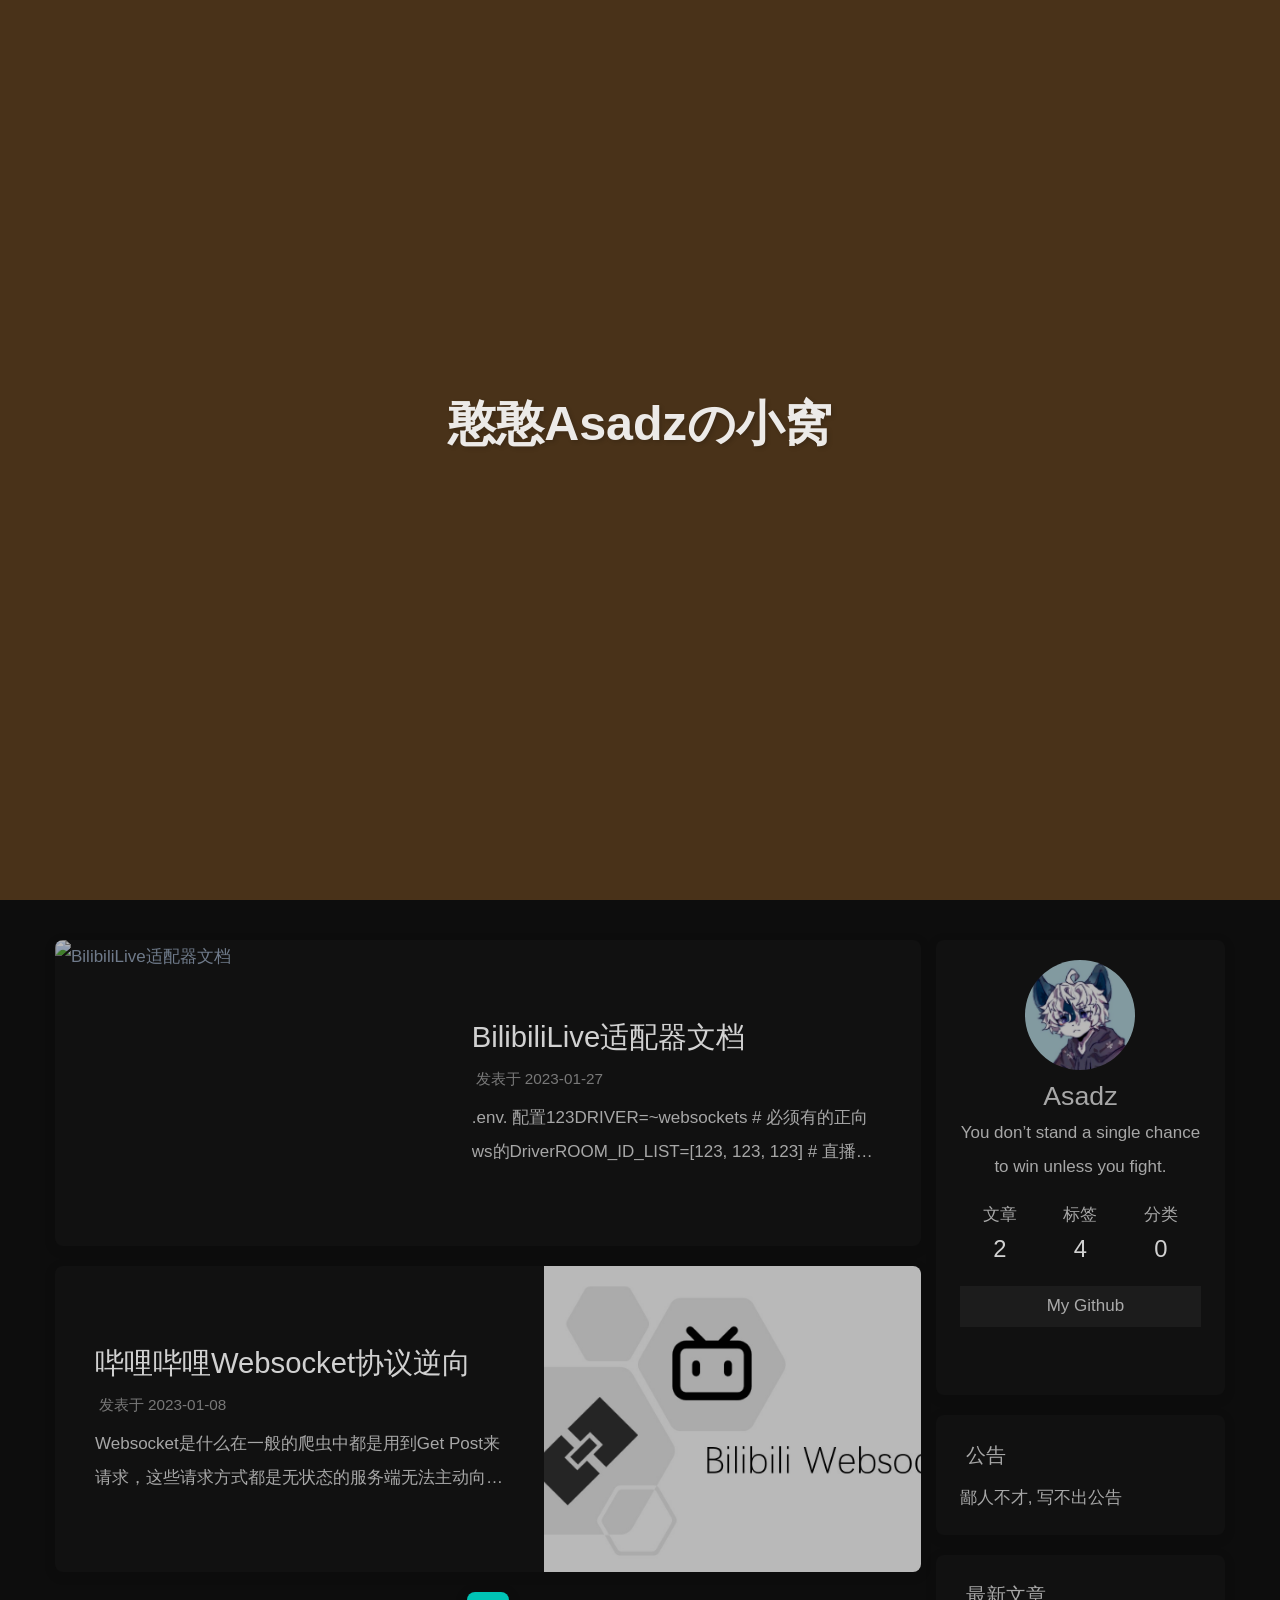
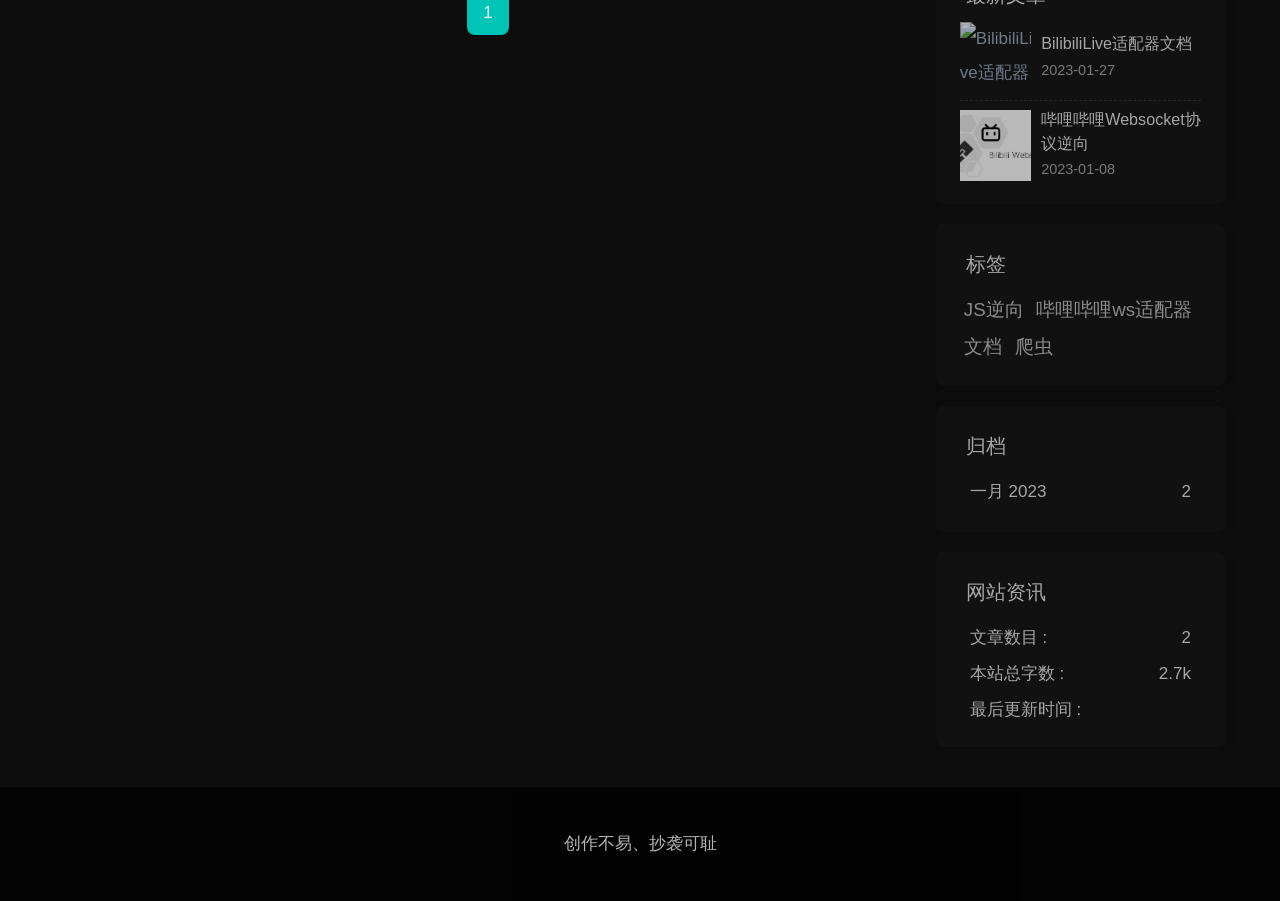
==== index.html @ c7cd5705 "随便加了点" ====
<!DOCTYPE html><html lang="zh-CN" data-theme="dark"><head><meta charset="UTF-8"><meta http-equiv="X-UA-Compatible" content="IE=edge"><meta name="viewport" content="width=device-width, initial-scale=1.0, maximum-scale=1.0, user-scalable=no"><title>憨憨Asadzの小窝</title><meta name="author" content="Asadz"><meta name="copyright" content="Asadz"><meta name="format-detection" content="telephone=no"><meta name="theme-color" content="#0d0d0d"><meta name="description" content="You don’t stand a single chance to win unless you fight.">
<meta property="og:type" content="website">
<meta property="og:title" content="憨憨Asadzの小窝">
<meta property="og:url" content="http://example.com/index.html">
<meta property="og:site_name" content="憨憨Asadzの小窝">
<meta property="og:description" content="You don’t stand a single chance to win unless you fight.">
<meta property="og:locale" content="zh_CN">
<meta property="og:image" content="http://example.com/img/avatar.jpg">
<meta property="article:author" content="Asadz">
<meta name="twitter:card" content="summary">
<meta name="twitter:image" content="http://example.com/img/avatar.jpg"><link rel="shortcut icon" href="/img/avatar.jpg"><link rel="canonical" href="http://example.com/"><link rel="preconnect" href="//cdn.jsdelivr.net"/><link rel="stylesheet" href="/css/index.css"><link rel="stylesheet" href="https://cdn.jsdelivr.net/npm/@fortawesome/fontawesome-free/css/all.min.css" media="print" onload="this.media='all'"><link rel="stylesheet" href="https://cdn.jsdelivr.net/npm/@fancyapps/ui/dist/fancybox.min.css" media="print" onload="this.media='all'"><script>const GLOBAL_CONFIG = { 
  root: '/',
  algolia: undefined,
  localSearch: undefined,
  translate: undefined,
  noticeOutdate: undefined,
  highlight: {"plugin":"highlighjs","highlightCopy":true,"highlightLang":true,"highlightHeightLimit":false},
  copy: {
    success: '复制成功',
    error: '复制错误',
    noSupport: '浏览器不支持'
  },
  relativeDate: {
    homepage: false,
    post: false
  },
  runtime: '',
  date_suffix: {
    just: '刚刚',
    min: '分钟前',
    hour: '小时前',
    day: '天前',
    month: '个月前'
  },
  copyright: {"limitCount":20,"languages":{"author":"作者: Asadz","link":"链接: ","source":"来源: 憨憨Asadzの小窝","info":"著作权归作者所有。商业转载请联系作者获得授权，非商业转载请注明出处。"}},
  lightbox: 'fancybox',
  Snackbar: undefined,
  source: {
    justifiedGallery: {
      js: 'https://cdn.jsdelivr.net/npm/flickr-justified-gallery/dist/fjGallery.min.js',
      css: 'https://cdn.jsdelivr.net/npm/flickr-justified-gallery/dist/fjGallery.min.css'
    }
  },
  isPhotoFigcaption: false,
  islazyload: false,
  isAnchor: false
}</script><script id="config-diff">var GLOBAL_CONFIG_SITE = {
  title: '憨憨Asadzの小窝',
  isPost: false,
  isHome: true,
  isHighlightShrink: false,
  isToc: false,
  postUpdate: '2023-01-27 15:34:38'
}</script><noscript><style type="text/css">
  #nav {
    opacity: 1
  }
  .justified-gallery img {
    opacity: 1
  }

  #recent-posts time,
  #post-meta time {
    display: inline !important
  }
</style></noscript><script>(win=>{
    win.saveToLocal = {
      set: function setWithExpiry(key, value, ttl) {
        if (ttl === 0) return
        const now = new Date()
        const expiryDay = ttl * 86400000
        const item = {
          value: value,
          expiry: now.getTime() + expiryDay,
        }
        localStorage.setItem(key, JSON.stringify(item))
      },

      get: function getWithExpiry(key) {
        const itemStr = localStorage.getItem(key)

        if (!itemStr) {
          return undefined
        }
        const item = JSON.parse(itemStr)
        const now = new Date()

        if (now.getTime() > item.expiry) {
          localStorage.removeItem(key)
          return undefined
        }
        return item.value
      }
    }
  
    win.getScript = url => new Promise((resolve, reject) => {
      const script = document.createElement('script')
      script.src = url
      script.async = true
      script.onerror = reject
      script.onload = script.onreadystatechange = function() {
        const loadState = this.readyState
        if (loadState && loadState !== 'loaded' && loadState !== 'complete') return
        script.onload = script.onreadystatechange = null
        resolve()
      }
      document.head.appendChild(script)
    })
  
      win.activateDarkMode = function () {
        document.documentElement.setAttribute('data-theme', 'dark')
        if (document.querySelector('meta[name="theme-color"]') !== null) {
          document.querySelector('meta[name="theme-color"]').setAttribute('content', '#0d0d0d')
        }
      }
      win.activateLightMode = function () {
        document.documentElement.setAttribute('data-theme', 'light')
        if (document.querySelector('meta[name="theme-color"]') !== null) {
          document.querySelector('meta[name="theme-color"]').setAttribute('content', 'ffffff')
        }
      }
      const t = saveToLocal.get('theme')
    
          if (t === 'dark') activateDarkMode()
          else if (t === 'light') activateLightMode()
        
      const asideStatus = saveToLocal.get('aside-status')
      if (asideStatus !== undefined) {
        if (asideStatus === 'hide') {
          document.documentElement.classList.add('hide-aside')
        } else {
          document.documentElement.classList.remove('hide-aside')
        }
      }
    
    const detectApple = () => {
      if(/iPad|iPhone|iPod|Macintosh/.test(navigator.userAgent)){
        document.documentElement.classList.add('apple')
      }
    }
    detectApple()
    })(window)</script><link rel="stylesheet" href="/css/custom.css"><link rel="stylesheet" href="//at.alicdn.com/t/c/font_3856057_iwmx7g3jph9.css"><meta name="generator" content="Hexo 5.4.2"></head><body><div id="loading-box"><div class="loading-left-bg"></div><div class="loading-right-bg"></div><div class="spinner-box"><div class="configure-border-1"><div class="configure-core"></div></div><div class="configure-border-2"><div class="configure-core"></div></div><div class="loading-word">加载中...</div></div></div><script>const preloader = {
  endLoading: () => {
    document.body.style.overflow = 'auto';
    document.getElementById('loading-box').classList.add("loaded")
  },
  initLoading: () => {
    document.body.style.overflow = '';
    document.getElementById('loading-box').classList.remove("loaded")

  }
}
window.addEventListener('load',()=> { preloader.endLoading() })

if (false) {
  document.addEventListener('pjax:send', () => { preloader.initLoading() })
  document.addEventListener('pjax:complete', () => { preloader.endLoading() })
}</script><div id="web_bg"></div><div id="sidebar"><div id="menu-mask"></div><div id="sidebar-menus"><div class="avatar-img is-center"><img src="/img/avatar.jpg" onerror="onerror=null;src='/img/friend_404.gif'" alt="avatar"/></div><div class="sidebar-site-data site-data is-center"><a href="/archives/"><div class="headline">文章</div><div class="length-num">2</div></a><a href="/tags/"><div class="headline">标签</div><div class="length-num">4</div></a><a href="/categories/"><div class="headline">分类</div><div class="length-num">0</div></a></div><hr/><div class="menus_items"><div class="menus_item"><a class="site-page" href="/"><i class="fa-fw fas fa-home"></i><span> 首页</span></a></div><div class="menus_item"><a class="site-page" href="/archives/"><i class="fa-fw fas fa-archive"></i><span> 归档</span></a></div><div class="menus_item"><a class="site-page" href="/tags/"><i class="fa-fw fas fa-tags"></i><span> 标签</span></a></div><div class="menus_item"><a class="site-page" href="/categories/"><i class="fa-fw fas fa-folder-open"></i><span> 分类</span></a></div><div class="menus_item"><a class="site-page" href="/photography/"><i class="fa-fw iconfont icon-sheying"></i><span> 摄影</span></a></div></div></div></div><div class="page" id="body-wrap"><header class="full_page" id="page-header" style="background-image: url('/img/backgroundImg%20.jpg')"><nav id="nav"><span id="blog_name"><a id="site-name" href="/">憨憨Asadzの小窝</a></span><div id="menus"><div class="menus_items"><div class="menus_item"><a class="site-page" href="/"><i class="fa-fw fas fa-home"></i><span> 首页</span></a></div><div class="menus_item"><a class="site-page" href="/archives/"><i class="fa-fw fas fa-archive"></i><span> 归档</span></a></div><div class="menus_item"><a class="site-page" href="/tags/"><i class="fa-fw fas fa-tags"></i><span> 标签</span></a></div><div class="menus_item"><a class="site-page" href="/categories/"><i class="fa-fw fas fa-folder-open"></i><span> 分类</span></a></div><div class="menus_item"><a class="site-page" href="/photography/"><i class="fa-fw iconfont icon-sheying"></i><span> 摄影</span></a></div></div><div id="toggle-menu"><a class="site-page"><i class="fas fa-bars fa-fw"></i></a></div></div></nav><div id="site-info"><h1 id="site-title">憨憨Asadzの小窝</h1><div id="site-subtitle"><span id="subtitle"></span></div><div id="site_social_icons"><a class="social-icon" href="https://github.com/wwweww" target="_blank" title="Github"><i class="fab fa-github"></i></a><a class="social-icon" href="mailto:2646787260@qq.com" target="_blank" title="Email"><i class="fas fa-envelope"></i></a></div></div><div id="scroll-down"><i class="fas fa-angle-down scroll-down-effects"></i></div></header><main class="layout" id="content-inner"><div class="recent-posts" id="recent-posts"><div class="recent-post-item"><div class="post_cover left"><a href="/2023/01/27/adapter-bilibili/" title="BilibiliLive适配器文档"><img class="post_bg" src="https://socialify.git.ci/wwweww/adapter-bilibili/image?description=1&amp;descriptionEditable=%E9%80%82%E9%85%8D%E5%93%94%E5%93%A9%E5%93%94%E5%93%A9%E7%9B%B4%E6%92%AD%E9%97%B4websocket%E5%8D%8F%E8%AE%AE%E7%9A%84nonebot2%E9%80%82%E9%85%8D%E5%99%A8&amp;font=Inter&amp;forks=1&amp;issues=1&amp;logo=https%3A%2F%2Fgithub.com%2Fwwweww%2Fadapter-bilibili%2Fblob%2Fmain%2Fassets%2Fa.png%3Fraw%3Dtrue&amp;name=1&amp;pattern=Charlie%20Brown&amp;stargazers=1&amp;theme=Light" onerror="this.onerror=null;this.src='/img/404.jpg'" alt="BilibiliLive适配器文档"></a></div><div class="recent-post-info"><a class="article-title" href="/2023/01/27/adapter-bilibili/" title="BilibiliLive适配器文档">BilibiliLive适配器文档</a><div class="article-meta-wrap"><span class="post-meta-date"><i class="far fa-calendar-alt"></i><span class="article-meta-label">发表于</span><time datetime="2023-01-27T06:27:43.000Z" title="发表于 2023-01-27 14:27:43">2023-01-27</time></span></div><div class="content">.env. 配置123DRIVER=~websockets           # 必须有的正向ws的DriverROOM_ID_LIST=[123, 123, 123] # 直播间房间号login=true                   # 是否需要登录 (登录以后才可以用send方法向直播间发送消息)

事件消息事件弹幕消息(Danmu_msg)实现了
123get_message()get_user_id()get_user_name()

来获取用户的发言消息、uid和名称
醒目留言(Super_chat_message)data



data key
type
data val



background_bottom_color
str
与背景底色相关


background_color
str
与背景底色相关


background_color_end
str
与背景底色相关


background_color_start
str
与背景底色相关


background_icon
str
与背景底色相关


background_image
str
与背景 ...</div></div></div><div class="recent-post-item"><div class="post_cover right"><a href="/2023/01/08/BilibiliWebsocket/" title="哔哩哔哩Websocket协议逆向"><img class="post_bg" src="/img/BilibiliWebsocket/BilibiliWebsocket1.jpg" onerror="this.onerror=null;this.src='/img/404.jpg'" alt="哔哩哔哩Websocket协议逆向"></a></div><div class="recent-post-info"><a class="article-title" href="/2023/01/08/BilibiliWebsocket/" title="哔哩哔哩Websocket协议逆向">哔哩哔哩Websocket协议逆向</a><div class="article-meta-wrap"><span class="post-meta-date"><i class="far fa-calendar-alt"></i><span class="article-meta-label">发表于</span><time datetime="2023-01-08T03:45:06.000Z" title="发表于 2023-01-08 11:45:06">2023-01-08</time></span></div><div class="content">Websocket是什么在一般的爬虫中都是用到Get Post来请求，这些请求方式都是无状态的服务端无法主动向客户端发送数据。
而websocket的出现就解决了这个问题 它是有状态的请求，这就意味着它允许服务端主动向客户端推送数据，使得客户端和服务端之间的数据交换变得更加简单。
Websocket有哪些方法、属性 — 知己知彼方能百战百胜方法



名称
作用



close[code[, reason]]
关闭当前连接


send(data)
发送数据(排队)


属性



名称
作用



binaryType
使用二进制的数据类型连接


wbufferedAmount
没发送到服务器的字节数


extensions
服务器选择的扩展


onclose
指定关闭后的回调函数


onerror
指定失败后的回调函数


onmessage
指定从服务器接收到信息时的回调函数


onopen
指定连接成功后的回调函数


protocol
服务器选择的下属协议


readyState
当前服务器的链接状态


url
Websocket的绝对路径


其中爬虫主要关 ...</div></div></div><nav id="pagination"><div class="pagination"><span class="page-number current">1</span></div></nav></div><div class="aside-content" id="aside-content"><div class="card-widget card-info"><div class="is-center"><div class="avatar-img"><img src="/img/avatar.jpg" onerror="this.onerror=null;this.src='/img/friend_404.gif'" alt="avatar"/></div><div class="author-info__name">Asadz</div><div class="author-info__description">You don’t stand a single chance to win unless you fight.</div></div><div class="card-info-data site-data is-center"><a href="/archives/"><div class="headline">文章</div><div class="length-num">2</div></a><a href="/tags/"><div class="headline">标签</div><div class="length-num">4</div></a><a href="/categories/"><div class="headline">分类</div><div class="length-num">0</div></a></div><a id="card-info-btn" target="_blank" rel="noopener" href="https://github.com/wwweww"><i class="fab fa-github"></i><span>My Github</span></a><div class="card-info-social-icons is-center"><a class="social-icon" href="https://github.com/wwweww" target="_blank" title="Github"><i class="fab fa-github"></i></a><a class="social-icon" href="mailto:2646787260@qq.com" target="_blank" title="Email"><i class="fas fa-envelope"></i></a></div></div><div class="card-widget card-announcement"><div class="item-headline"><i class="fas fa-bullhorn fa-shake"></i><span>公告</span></div><div class="announcement_content">鄙人不才, 写不出公告</div></div><div class="sticky_layout"><div class="card-widget card-recent-post"><div class="item-headline"><i class="fas fa-history"></i><span>最新文章</span></div><div class="aside-list"><div class="aside-list-item"><a class="thumbnail" href="/2023/01/27/adapter-bilibili/" title="BilibiliLive适配器文档"><img src="https://socialify.git.ci/wwweww/adapter-bilibili/image?description=1&amp;descriptionEditable=%E9%80%82%E9%85%8D%E5%93%94%E5%93%A9%E5%93%94%E5%93%A9%E7%9B%B4%E6%92%AD%E9%97%B4websocket%E5%8D%8F%E8%AE%AE%E7%9A%84nonebot2%E9%80%82%E9%85%8D%E5%99%A8&amp;font=Inter&amp;forks=1&amp;issues=1&amp;logo=https%3A%2F%2Fgithub.com%2Fwwweww%2Fadapter-bilibili%2Fblob%2Fmain%2Fassets%2Fa.png%3Fraw%3Dtrue&amp;name=1&amp;pattern=Charlie%20Brown&amp;stargazers=1&amp;theme=Light" onerror="this.onerror=null;this.src='/img/404.jpg'" alt="BilibiliLive适配器文档"/></a><div class="content"><a class="title" href="/2023/01/27/adapter-bilibili/" title="BilibiliLive适配器文档">BilibiliLive适配器文档</a><time datetime="2023-01-27T06:27:43.000Z" title="发表于 2023-01-27 14:27:43">2023-01-27</time></div></div><div class="aside-list-item"><a class="thumbnail" href="/2023/01/08/BilibiliWebsocket/" title="哔哩哔哩Websocket协议逆向"><img src="/img/BilibiliWebsocket/BilibiliWebsocket1.jpg" onerror="this.onerror=null;this.src='/img/404.jpg'" alt="哔哩哔哩Websocket协议逆向"/></a><div class="content"><a class="title" href="/2023/01/08/BilibiliWebsocket/" title="哔哩哔哩Websocket协议逆向">哔哩哔哩Websocket协议逆向</a><time datetime="2023-01-08T03:45:06.000Z" title="发表于 2023-01-08 11:45:06">2023-01-08</time></div></div></div></div><div class="card-widget card-tags"><div class="item-headline"><i class="fas fa-tags"></i><span>标签</span></div><div class="card-tag-cloud"><a href="/tags/JS%E9%80%86%E5%90%91/" style="font-size: 1.1em; color: #999">JS逆向</a> <a href="/tags/%E5%93%94%E5%93%A9%E5%93%94%E5%93%A9ws%E9%80%82%E9%85%8D%E5%99%A8/" style="font-size: 1.1em; color: #999">哔哩哔哩ws适配器</a> <a href="/tags/%E6%96%87%E6%A1%A3/" style="font-size: 1.1em; color: #999">文档</a> <a href="/tags/%E7%88%AC%E8%99%AB/" style="font-size: 1.1em; color: #999">爬虫</a></div></div><div class="card-widget card-archives"><div class="item-headline"><i class="fas fa-archive"></i><span>归档</span></div><ul class="card-archive-list"><li class="card-archive-list-item"><a class="card-archive-list-link" href="/archives/2023/01/"><span class="card-archive-list-date">一月 2023</span><span class="card-archive-list-count">2</span></a></li></ul></div><div class="card-widget card-webinfo"><div class="item-headline"><i class="fas fa-chart-line"></i><span>网站资讯</span></div><div class="webinfo"><div class="webinfo-item"><div class="item-name">文章数目 :</div><div class="item-count">2</div></div><div class="webinfo-item"><div class="item-name">本站总字数 :</div><div class="item-count">2.7k</div></div><div class="webinfo-item"><div class="item-name">最后更新时间 :</div><div class="item-count" id="last-push-date" data-lastPushDate="2023-01-27T07:34:38.214Z"><i class="fa-solid fa-spinner fa-spin"></i></div></div></div></div></div></div></main><footer id="footer" style="background: #00000000"><div id="footer-wrap"><div class="footer_custom_text">创作不易、抄袭可耻</div></div></footer></div><div id="rightside"><div id="rightside-config-hide"><button id="darkmode" type="button" title="浅色和深色模式转换"><i class="fas fa-adjust"></i></button><button id="hide-aside-btn" type="button" title="单栏和双栏切换"><i class="fas fa-arrows-alt-h"></i></button></div><div id="rightside-config-show"><button id="rightside_config" type="button" title="设置"><i class="fas fa-cog fa-spin"></i></button><button id="go-up" type="button" title="回到顶部"><i class="fas fa-arrow-up"></i></button></div></div><div><script src="/js/utils.js"></script><script src="/js/main.js"></script><script src="https://cdn.jsdelivr.net/npm/@fancyapps/ui/dist/fancybox.umd.min.js"></script><div class="js-pjax"><script>function subtitleType () {
  if (true) { 
    window.typed = new Typed("#subtitle", {
      strings: ["狮子搏兔, 亦用全力","人生在世，永远也不该演戏作假","重要的不是治愈，而是带着病痛活下去"],
      startDelay: 300,
      typeSpeed: 150,
      loop: true,
      backSpeed: 50
    })
  } else {
    document.getElementById("subtitle").innerHTML = '狮子搏兔, 亦用全力'
  }
}

if (true) {
  if (typeof Typed === 'function') {
    subtitleType()
  } else {
    getScript('https://cdn.jsdelivr.net/npm/typed.js/lib/typed.min.js').then(subtitleType)
  }
} else {
  subtitleType()
}</script></div></div></body></html>
---- css/custom.css ----
/* 页脚去色 */
#footer {
    background: none;
}
/* 使用opacity可以设置当前透明度，避免切换dark模式产生颜色单一的问题 */
/* 文章栏变色 */
#recent-posts>.recent-post-item,.layout_page>div:first-child:not(.recent-posts),.layout_post>#page,.layout_post>#post,.read-mode .layout_post>#post {
    opacity: 0.9;
}
/* 侧边栏去色 */
#aside-content .card-widget {
    opacity: 0.9;
}
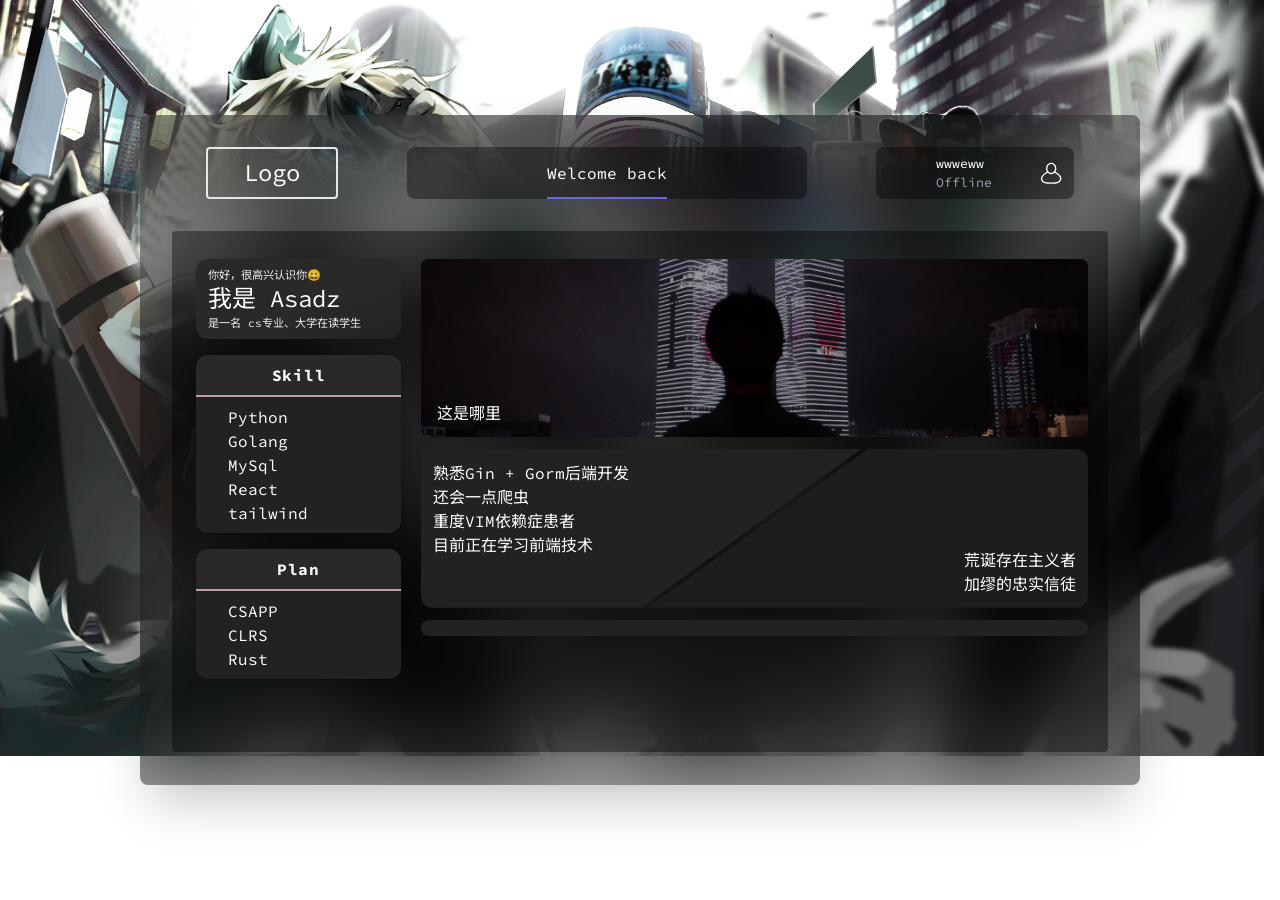
==== commit b9a43a56: "new blog" ====
--- a/index.html
+++ b/index.html
@@ -1,291 +1 @@
-<!DOCTYPE html><html lang="zh-CN" data-theme="dark"><head><meta charset="UTF-8"><meta http-equiv="X-UA-Compatible" content="IE=edge"><meta name="viewport" content="width=device-width, initial-scale=1.0, maximum-scale=1.0, user-scalable=no"><title>憨憨Asadzの小窝</title><meta name="author" content="Asadz"><meta name="copyright" content="Asadz"><meta name="format-detection" content="telephone=no"><meta name="theme-color" content="#0d0d0d"><meta name="description" content="You don’t stand a single chance to win unless you fight.">
-<meta property="og:type" content="website">
-<meta property="og:title" content="憨憨Asadzの小窝">
-<meta property="og:url" content="http://example.com/index.html">
-<meta property="og:site_name" content="憨憨Asadzの小窝">
-<meta property="og:description" content="You don’t stand a single chance to win unless you fight.">
-<meta property="og:locale" content="zh_CN">
-<meta property="og:image" content="http://example.com/img/avatar.jpg">
-<meta property="article:author" content="Asadz">
-<meta name="twitter:card" content="summary">
-<meta name="twitter:image" content="http://example.com/img/avatar.jpg"><link rel="shortcut icon" href="/img/avatar.jpg"><link rel="canonical" href="http://example.com/"><link rel="preconnect" href="//cdn.jsdelivr.net"/><link rel="stylesheet" href="/css/index.css"><link rel="stylesheet" href="https://cdn.jsdelivr.net/npm/@fortawesome/fontawesome-free/css/all.min.css" media="print" onload="this.media='all'"><link rel="stylesheet" href="https://cdn.jsdelivr.net/npm/@fancyapps/ui/dist/fancybox.min.css" media="print" onload="this.media='all'"><script>const GLOBAL_CONFIG = { 
-  root: '/',
-  algolia: undefined,
-  localSearch: undefined,
-  translate: undefined,
-  noticeOutdate: undefined,
-  highlight: {"plugin":"highlighjs","highlightCopy":true,"highlightLang":true,"highlightHeightLimit":false},
-  copy: {
-    success: '复制成功',
-    error: '复制错误',
-    noSupport: '浏览器不支持'
-  },
-  relativeDate: {
-    homepage: false,
-    post: false
-  },
-  runtime: '',
-  date_suffix: {
-    just: '刚刚',
-    min: '分钟前',
-    hour: '小时前',
-    day: '天前',
-    month: '个月前'
-  },
-  copyright: {"limitCount":20,"languages":{"author":"作者: Asadz","link":"链接: ","source":"来源: 憨憨Asadzの小窝","info":"著作权归作者所有。商业转载请联系作者获得授权，非商业转载请注明出处。"}},
-  lightbox: 'fancybox',
-  Snackbar: undefined,
-  source: {
-    justifiedGallery: {
-      js: 'https://cdn.jsdelivr.net/npm/flickr-justified-gallery/dist/fjGallery.min.js',
-      css: 'https://cdn.jsdelivr.net/npm/flickr-justified-gallery/dist/fjGallery.min.css'
-    }
-  },
-  isPhotoFigcaption: false,
-  islazyload: false,
-  isAnchor: false
-}</script><script id="config-diff">var GLOBAL_CONFIG_SITE = {
-  title: '憨憨Asadzの小窝',
-  isPost: false,
-  isHome: true,
-  isHighlightShrink: false,
-  isToc: false,
-  postUpdate: '2023-01-27 15:34:38'
-}</script><noscript><style type="text/css">
-  #nav {
-    opacity: 1
-  }
-  .justified-gallery img {
-    opacity: 1
-  }
-
-  #recent-posts time,
-  #post-meta time {
-    display: inline !important
-  }
-</style></noscript><script>(win=>{
-    win.saveToLocal = {
-      set: function setWithExpiry(key, value, ttl) {
-        if (ttl === 0) return
-        const now = new Date()
-        const expiryDay = ttl * 86400000
-        const item = {
-          value: value,
-          expiry: now.getTime() + expiryDay,
-        }
-        localStorage.setItem(key, JSON.stringify(item))
-      },
-
-      get: function getWithExpiry(key) {
-        const itemStr = localStorage.getItem(key)
-
-        if (!itemStr) {
-          return undefined
-        }
-        const item = JSON.parse(itemStr)
-        const now = new Date()
-
-        if (now.getTime() > item.expiry) {
-          localStorage.removeItem(key)
-          return undefined
-        }
-        return item.value
-      }
-    }
-  
-    win.getScript = url => new Promise((resolve, reject) => {
-      const script = document.createElement('script')
-      script.src = url
-      script.async = true
-      script.onerror = reject
-      script.onload = script.onreadystatechange = function() {
-        const loadState = this.readyState
-        if (loadState && loadState !== 'loaded' && loadState !== 'complete') return
-        script.onload = script.onreadystatechange = null
-        resolve()
-      }
-      document.head.appendChild(script)
-    })
-  
-      win.activateDarkMode = function () {
-        document.documentElement.setAttribute('data-theme', 'dark')
-        if (document.querySelector('meta[name="theme-color"]') !== null) {
-          document.querySelector('meta[name="theme-color"]').setAttribute('content', '#0d0d0d')
-        }
-      }
-      win.activateLightMode = function () {
-        document.documentElement.setAttribute('data-theme', 'light')
-        if (document.querySelector('meta[name="theme-color"]') !== null) {
-          document.querySelector('meta[name="theme-color"]').setAttribute('content', 'ffffff')
-        }
-      }
-      const t = saveToLocal.get('theme')
-    
-          if (t === 'dark') activateDarkMode()
-          else if (t === 'light') activateLightMode()
-        
-      const asideStatus = saveToLocal.get('aside-status')
-      if (asideStatus !== undefined) {
-        if (asideStatus === 'hide') {
-          document.documentElement.classList.add('hide-aside')
-        } else {
-          document.documentElement.classList.remove('hide-aside')
-        }
-      }
-    
-    const detectApple = () => {
-      if(/iPad|iPhone|iPod|Macintosh/.test(navigator.userAgent)){
-        document.documentElement.classList.add('apple')
-      }
-    }
-    detectApple()
-    })(window)</script><link rel="stylesheet" href="/css/custom.css"><link rel="stylesheet" href="//at.alicdn.com/t/c/font_3856057_iwmx7g3jph9.css"><meta name="generator" content="Hexo 5.4.2"></head><body><div id="loading-box"><div class="loading-left-bg"></div><div class="loading-right-bg"></div><div class="spinner-box"><div class="configure-border-1"><div class="configure-core"></div></div><div class="configure-border-2"><div class="configure-core"></div></div><div class="loading-word">加载中...</div></div></div><script>const preloader = {
-  endLoading: () => {
-    document.body.style.overflow = 'auto';
-    document.getElementById('loading-box').classList.add("loaded")
-  },
-  initLoading: () => {
-    document.body.style.overflow = '';
-    document.getElementById('loading-box').classList.remove("loaded")
-
-  }
-}
-window.addEventListener('load',()=> { preloader.endLoading() })
-
-if (false) {
-  document.addEventListener('pjax:send', () => { preloader.initLoading() })
-  document.addEventListener('pjax:complete', () => { preloader.endLoading() })
-}</script><div id="web_bg"></div><div id="sidebar"><div id="menu-mask"></div><div id="sidebar-menus"><div class="avatar-img is-center"><img src="/img/avatar.jpg" onerror="onerror=null;src='/img/friend_404.gif'" alt="avatar"/></div><div class="sidebar-site-data site-data is-center"><a href="/archives/"><div class="headline">文章</div><div class="length-num">2</div></a><a href="/tags/"><div class="headline">标签</div><div class="length-num">4</div></a><a href="/categories/"><div class="headline">分类</div><div class="length-num">0</div></a></div><hr/><div class="menus_items"><div class="menus_item"><a class="site-page" href="/"><i class="fa-fw fas fa-home"></i><span> 首页</span></a></div><div class="menus_item"><a class="site-page" href="/archives/"><i class="fa-fw fas fa-archive"></i><span> 归档</span></a></div><div class="menus_item"><a class="site-page" href="/tags/"><i class="fa-fw fas fa-tags"></i><span> 标签</span></a></div><div class="menus_item"><a class="site-page" href="/categories/"><i class="fa-fw fas fa-folder-open"></i><span> 分类</span></a></div><div class="menus_item"><a class="site-page" href="/photography/"><i class="fa-fw iconfont icon-sheying"></i><span> 摄影</span></a></div></div></div></div><div class="page" id="body-wrap"><header class="full_page" id="page-header" style="background-image: url('/img/backgroundImg%20.jpg')"><nav id="nav"><span id="blog_name"><a id="site-name" href="/">憨憨Asadzの小窝</a></span><div id="menus"><div class="menus_items"><div class="menus_item"><a class="site-page" href="/"><i class="fa-fw fas fa-home"></i><span> 首页</span></a></div><div class="menus_item"><a class="site-page" href="/archives/"><i class="fa-fw fas fa-archive"></i><span> 归档</span></a></div><div class="menus_item"><a class="site-page" href="/tags/"><i class="fa-fw fas fa-tags"></i><span> 标签</span></a></div><div class="menus_item"><a class="site-page" href="/categories/"><i class="fa-fw fas fa-folder-open"></i><span> 分类</span></a></div><div class="menus_item"><a class="site-page" href="/photography/"><i class="fa-fw iconfont icon-sheying"></i><span> 摄影</span></a></div></div><div id="toggle-menu"><a class="site-page"><i class="fas fa-bars fa-fw"></i></a></div></div></nav><div id="site-info"><h1 id="site-title">憨憨Asadzの小窝</h1><div id="site-subtitle"><span id="subtitle"></span></div><div id="site_social_icons"><a class="social-icon" href="https://github.com/wwweww" target="_blank" title="Github"><i class="fab fa-github"></i></a><a class="social-icon" href="mailto:2646787260@qq.com" target="_blank" title="Email"><i class="fas fa-envelope"></i></a></div></div><div id="scroll-down"><i class="fas fa-angle-down scroll-down-effects"></i></div></header><main class="layout" id="content-inner"><div class="recent-posts" id="recent-posts"><div class="recent-post-item"><div class="post_cover left"><a href="/2023/01/27/adapter-bilibili/" title="BilibiliLive适配器文档"><img class="post_bg" src="https://socialify.git.ci/wwweww/adapter-bilibili/image?description=1&amp;descriptionEditable=%E9%80%82%E9%85%8D%E5%93%94%E5%93%A9%E5%93%94%E5%93%A9%E7%9B%B4%E6%92%AD%E9%97%B4websocket%E5%8D%8F%E8%AE%AE%E7%9A%84nonebot2%E9%80%82%E9%85%8D%E5%99%A8&amp;font=Inter&amp;forks=1&amp;issues=1&amp;logo=https%3A%2F%2Fgithub.com%2Fwwweww%2Fadapter-bilibili%2Fblob%2Fmain%2Fassets%2Fa.png%3Fraw%3Dtrue&amp;name=1&amp;pattern=Charlie%20Brown&amp;stargazers=1&amp;theme=Light" onerror="this.onerror=null;this.src='/img/404.jpg'" alt="BilibiliLive适配器文档"></a></div><div class="recent-post-info"><a class="article-title" href="/2023/01/27/adapter-bilibili/" title="BilibiliLive适配器文档">BilibiliLive适配器文档</a><div class="article-meta-wrap"><span class="post-meta-date"><i class="far fa-calendar-alt"></i><span class="article-meta-label">发表于</span><time datetime="2023-01-27T06:27:43.000Z" title="发表于 2023-01-27 14:27:43">2023-01-27</time></span></div><div class="content">.env. 配置123DRIVER=~websockets           # 必须有的正向ws的DriverROOM_ID_LIST=[123, 123, 123] # 直播间房间号login=true                   # 是否需要登录 (登录以后才可以用send方法向直播间发送消息)
-
-事件消息事件弹幕消息(Danmu_msg)实现了
-123get_message()get_user_id()get_user_name()
-
-来获取用户的发言消息、uid和名称
-醒目留言(Super_chat_message)data
-
-
-
-data key
-type
-data val
-
-
-
-background_bottom_color
-str
-与背景底色相关
-
-
-background_color
-str
-与背景底色相关
-
-
-background_color_end
-str
-与背景底色相关
-
-
-background_color_start
-str
-与背景底色相关
-
-
-background_icon
-str
-与背景底色相关
-
-
-background_image
-str
-与背景 ...</div></div></div><div class="recent-post-item"><div class="post_cover right"><a href="/2023/01/08/BilibiliWebsocket/" title="哔哩哔哩Websocket协议逆向"><img class="post_bg" src="/img/BilibiliWebsocket/BilibiliWebsocket1.jpg" onerror="this.onerror=null;this.src='/img/404.jpg'" alt="哔哩哔哩Websocket协议逆向"></a></div><div class="recent-post-info"><a class="article-title" href="/2023/01/08/BilibiliWebsocket/" title="哔哩哔哩Websocket协议逆向">哔哩哔哩Websocket协议逆向</a><div class="article-meta-wrap"><span class="post-meta-date"><i class="far fa-calendar-alt"></i><span class="article-meta-label">发表于</span><time datetime="2023-01-08T03:45:06.000Z" title="发表于 2023-01-08 11:45:06">2023-01-08</time></span></div><div class="content">Websocket是什么在一般的爬虫中都是用到Get Post来请求，这些请求方式都是无状态的服务端无法主动向客户端发送数据。
-而websocket的出现就解决了这个问题 它是有状态的请求，这就意味着它允许服务端主动向客户端推送数据，使得客户端和服务端之间的数据交换变得更加简单。
-Websocket有哪些方法、属性 — 知己知彼方能百战百胜方法
-
-
-
-名称
-作用
-
-
-
-close[code[, reason]]
-关闭当前连接
-
-
-send(data)
-发送数据(排队)
-
-
-属性
-
-
-
-名称
-作用
-
-
-
-binaryType
-使用二进制的数据类型连接
-
-
-wbufferedAmount
-没发送到服务器的字节数
-
-
-extensions
-服务器选择的扩展
-
-
-onclose
-指定关闭后的回调函数
-
-
-onerror
-指定失败后的回调函数
-
-
-onmessage
-指定从服务器接收到信息时的回调函数
-
-
-onopen
-指定连接成功后的回调函数
-
-
-protocol
-服务器选择的下属协议
-
-
-readyState
-当前服务器的链接状态
-
-
-url
-Websocket的绝对路径
-
-
-其中爬虫主要关 ...</div></div></div><nav id="pagination"><div class="pagination"><span class="page-number current">1</span></div></nav></div><div class="aside-content" id="aside-content"><div class="card-widget card-info"><div class="is-center"><div class="avatar-img"><img src="/img/avatar.jpg" onerror="this.onerror=null;this.src='/img/friend_404.gif'" alt="avatar"/></div><div class="author-info__name">Asadz</div><div class="author-info__description">You don’t stand a single chance to win unless you fight.</div></div><div class="card-info-data site-data is-center"><a href="/archives/"><div class="headline">文章</div><div class="length-num">2</div></a><a href="/tags/"><div class="headline">标签</div><div class="length-num">4</div></a><a href="/categories/"><div class="headline">分类</div><div class="length-num">0</div></a></div><a id="card-info-btn" target="_blank" rel="noopener" href="https://github.com/wwweww"><i class="fab fa-github"></i><span>My Github</span></a><div class="card-info-social-icons is-center"><a class="social-icon" href="https://github.com/wwweww" target="_blank" title="Github"><i class="fab fa-github"></i></a><a class="social-icon" href="mailto:2646787260@qq.com" target="_blank" title="Email"><i class="fas fa-envelope"></i></a></div></div><div class="card-widget card-announcement"><div class="item-headline"><i class="fas fa-bullhorn fa-shake"></i><span>公告</span></div><div class="announcement_content">鄙人不才, 写不出公告</div></div><div class="sticky_layout"><div class="card-widget card-recent-post"><div class="item-headline"><i class="fas fa-history"></i><span>最新文章</span></div><div class="aside-list"><div class="aside-list-item"><a class="thumbnail" href="/2023/01/27/adapter-bilibili/" title="BilibiliLive适配器文档"><img src="https://socialify.git.ci/wwweww/adapter-bilibili/image?description=1&amp;descriptionEditable=%E9%80%82%E9%85%8D%E5%93%94%E5%93%A9%E5%93%94%E5%93%A9%E7%9B%B4%E6%92%AD%E9%97%B4websocket%E5%8D%8F%E8%AE%AE%E7%9A%84nonebot2%E9%80%82%E9%85%8D%E5%99%A8&amp;font=Inter&amp;forks=1&amp;issues=1&amp;logo=https%3A%2F%2Fgithub.com%2Fwwweww%2Fadapter-bilibili%2Fblob%2Fmain%2Fassets%2Fa.png%3Fraw%3Dtrue&amp;name=1&amp;pattern=Charlie%20Brown&amp;stargazers=1&amp;theme=Light" onerror="this.onerror=null;this.src='/img/404.jpg'" alt="BilibiliLive适配器文档"/></a><div class="content"><a class="title" href="/2023/01/27/adapter-bilibili/" title="BilibiliLive适配器文档">BilibiliLive适配器文档</a><time datetime="2023-01-27T06:27:43.000Z" title="发表于 2023-01-27 14:27:43">2023-01-27</time></div></div><div class="aside-list-item"><a class="thumbnail" href="/2023/01/08/BilibiliWebsocket/" title="哔哩哔哩Websocket协议逆向"><img src="/img/BilibiliWebsocket/BilibiliWebsocket1.jpg" onerror="this.onerror=null;this.src='/img/404.jpg'" alt="哔哩哔哩Websocket协议逆向"/></a><div class="content"><a class="title" href="/2023/01/08/BilibiliWebsocket/" title="哔哩哔哩Websocket协议逆向">哔哩哔哩Websocket协议逆向</a><time datetime="2023-01-08T03:45:06.000Z" title="发表于 2023-01-08 11:45:06">2023-01-08</time></div></div></div></div><div class="card-widget card-tags"><div class="item-headline"><i class="fas fa-tags"></i><span>标签</span></div><div class="card-tag-cloud"><a href="/tags/JS%E9%80%86%E5%90%91/" style="font-size: 1.1em; color: #999">JS逆向</a> <a href="/tags/%E5%93%94%E5%93%A9%E5%93%94%E5%93%A9ws%E9%80%82%E9%85%8D%E5%99%A8/" style="font-size: 1.1em; color: #999">哔哩哔哩ws适配器</a> <a href="/tags/%E6%96%87%E6%A1%A3/" style="font-size: 1.1em; color: #999">文档</a> <a href="/tags/%E7%88%AC%E8%99%AB/" style="font-size: 1.1em; color: #999">爬虫</a></div></div><div class="card-widget card-archives"><div class="item-headline"><i class="fas fa-archive"></i><span>归档</span></div><ul class="card-archive-list"><li class="card-archive-list-item"><a class="card-archive-list-link" href="/archives/2023/01/"><span class="card-archive-list-date">一月 2023</span><span class="card-archive-list-count">2</span></a></li></ul></div><div class="card-widget card-webinfo"><div class="item-headline"><i class="fas fa-chart-line"></i><span>网站资讯</span></div><div class="webinfo"><div class="webinfo-item"><div class="item-name">文章数目 :</div><div class="item-count">2</div></div><div class="webinfo-item"><div class="item-name">本站总字数 :</div><div class="item-count">2.7k</div></div><div class="webinfo-item"><div class="item-name">最后更新时间 :</div><div class="item-count" id="last-push-date" data-lastPushDate="2023-01-27T07:34:38.214Z"><i class="fa-solid fa-spinner fa-spin"></i></div></div></div></div></div></div></main><footer id="footer" style="background: #00000000"><div id="footer-wrap"><div class="footer_custom_text">创作不易、抄袭可耻</div></div></footer></div><div id="rightside"><div id="rightside-config-hide"><button id="darkmode" type="button" title="浅色和深色模式转换"><i class="fas fa-adjust"></i></button><button id="hide-aside-btn" type="button" title="单栏和双栏切换"><i class="fas fa-arrows-alt-h"></i></button></div><div id="rightside-config-show"><button id="rightside_config" type="button" title="设置"><i class="fas fa-cog fa-spin"></i></button><button id="go-up" type="button" title="回到顶部"><i class="fas fa-arrow-up"></i></button></div></div><div><script src="/js/utils.js"></script><script src="/js/main.js"></script><script src="https://cdn.jsdelivr.net/npm/@fancyapps/ui/dist/fancybox.umd.min.js"></script><div class="js-pjax"><script>function subtitleType () {
-  if (true) { 
-    window.typed = new Typed("#subtitle", {
-      strings: ["狮子搏兔, 亦用全力","人生在世，永远也不该演戏作假","重要的不是治愈，而是带着病痛活下去"],
-      startDelay: 300,
-      typeSpeed: 150,
-      loop: true,
-      backSpeed: 50
-    })
-  } else {
-    document.getElementById("subtitle").innerHTML = '狮子搏兔, 亦用全力'
-  }
-}
-
-if (true) {
-  if (typeof Typed === 'function') {
-    subtitleType()
-  } else {
-    getScript('https://cdn.jsdelivr.net/npm/typed.js/lib/typed.min.js').then(subtitleType)
-  }
-} else {
-  subtitleType()
-}</script></div></div></body></html>+<!doctype html><html lang="en"><head><meta charset="utf-8"/><link rel="icon" href="./favicon.ico"/><meta name="viewport" content="width=device-width,initial-scale=1"/><meta name="theme-color" content="#000000"/><meta name="description" content="Web site created using create-react-app"/><link rel="apple-touch-icon" href="./logo192.png"/><link rel="manifest" href="./manifest.json"/><title>React App</title><script defer="defer" src="./static/js/main.d1c3f4db.js"></script><link href="./static/css/main.59b4f655.css" rel="stylesheet"></head><body><noscript>You need to enable JavaScript to run this app.</noscript><div id="root"></div></body></html>
--- a/static/css/main.59b4f655.css
+++ b/static/css/main.59b4f655.css
@@ -0,0 +1,5 @@
+@import url(https://fonts.googleapis.com/css2?family=Honk&display=swap);@import url(https://fonts.googleapis.com/css2?family=Honk&family=Source+Code+Pro:ital,wght@0,200..900;1,200..900&display=swap);@import url(https://fonts.googleapis.com/css2?family=Noto+Sans+SC:wght@100..900&display=swap);
+/*
+! tailwindcss v3.4.1 | MIT License | https://tailwindcss.com
+*/*,:after,:before{border:0 solid #e5e7eb;box-sizing:border-box}:after,:before{--tw-content:""}:host,html{-webkit-text-size-adjust:100%;font-feature-settings:normal;-webkit-tap-highlight-color:transparent;font-family:ui-sans-serif,system-ui,sans-serif,Apple Color Emoji,Segoe UI Emoji,Segoe UI Symbol,Noto Color Emoji;font-variation-settings:normal;line-height:1.5;tab-size:4}body{line-height:inherit;margin:0}hr{border-top-width:1px;color:inherit;height:0}abbr:where([title]){-webkit-text-decoration:underline dotted;text-decoration:underline dotted}h1,h2,h3,h4,h5,h6{font-size:inherit;font-weight:inherit}a{color:inherit;text-decoration:inherit}b,strong{font-weight:bolder}code,kbd,pre,samp{font-feature-settings:normal;font-family:ui-monospace,SFMono-Regular,Menlo,Monaco,Consolas,Liberation Mono,Courier New,monospace;font-size:1em;font-variation-settings:normal}small{font-size:80%}sub,sup{font-size:75%;line-height:0;position:relative;vertical-align:initial}sub{bottom:-.25em}sup{top:-.5em}table{border-collapse:collapse;border-color:inherit;text-indent:0}button,input,optgroup,select,textarea{font-feature-settings:inherit;color:inherit;font-family:inherit;font-size:100%;font-variation-settings:inherit;font-weight:inherit;line-height:inherit;margin:0;padding:0}button,select{text-transform:none}[type=button],[type=reset],[type=submit],button{-webkit-appearance:button;background-color:initial;background-image:none}:-moz-focusring{outline:auto}:-moz-ui-invalid{box-shadow:none}progress{vertical-align:initial}::-webkit-inner-spin-button,::-webkit-outer-spin-button{height:auto}[type=search]{-webkit-appearance:textfield;outline-offset:-2px}::-webkit-search-decoration{-webkit-appearance:none}::-webkit-file-upload-button{-webkit-appearance:button;font:inherit}summary{display:list-item}blockquote,dd,dl,figure,h1,h2,h3,h4,h5,h6,hr,p,pre{margin:0}fieldset{margin:0}fieldset,legend{padding:0}menu,ol,ul{list-style:none;margin:0;padding:0}dialog{padding:0}textarea{resize:vertical}input::placeholder,textarea::placeholder{color:#9ca3af;opacity:1}[role=button],button{cursor:pointer}:disabled{cursor:default}audio,canvas,embed,iframe,img,object,svg,video{display:block;vertical-align:middle}img,video{height:auto;max-width:100%}[hidden]{display:none}*,:after,:before{--tw-border-spacing-x:0;--tw-border-spacing-y:0;--tw-translate-x:0;--tw-translate-y:0;--tw-rotate:0;--tw-skew-x:0;--tw-skew-y:0;--tw-scale-x:1;--tw-scale-y:1;--tw-pan-x: ;--tw-pan-y: ;--tw-pinch-zoom: ;--tw-scroll-snap-strictness:proximity;--tw-gradient-from-position: ;--tw-gradient-via-position: ;--tw-gradient-to-position: ;--tw-ordinal: ;--tw-slashed-zero: ;--tw-numeric-figure: ;--tw-numeric-spacing: ;--tw-numeric-fraction: ;--tw-ring-inset: ;--tw-ring-offset-width:0px;--tw-ring-offset-color:#fff;--tw-ring-color:#3b82f680;--tw-ring-offset-shadow:0 0 #0000;--tw-ring-shadow:0 0 #0000;--tw-shadow:0 0 #0000;--tw-shadow-colored:0 0 #0000;--tw-blur: ;--tw-brightness: ;--tw-contrast: ;--tw-grayscale: ;--tw-hue-rotate: ;--tw-invert: ;--tw-saturate: ;--tw-sepia: ;--tw-drop-shadow: ;--tw-backdrop-blur: ;--tw-backdrop-brightness: ;--tw-backdrop-contrast: ;--tw-backdrop-grayscale: ;--tw-backdrop-hue-rotate: ;--tw-backdrop-invert: ;--tw-backdrop-opacity: ;--tw-backdrop-saturate: ;--tw-backdrop-sepia: }::backdrop{--tw-border-spacing-x:0;--tw-border-spacing-y:0;--tw-translate-x:0;--tw-translate-y:0;--tw-rotate:0;--tw-skew-x:0;--tw-skew-y:0;--tw-scale-x:1;--tw-scale-y:1;--tw-pan-x: ;--tw-pan-y: ;--tw-pinch-zoom: ;--tw-scroll-snap-strictness:proximity;--tw-gradient-from-position: ;--tw-gradient-via-position: ;--tw-gradient-to-position: ;--tw-ordinal: ;--tw-slashed-zero: ;--tw-numeric-figure: ;--tw-numeric-spacing: ;--tw-numeric-fraction: ;--tw-ring-inset: ;--tw-ring-offset-width:0px;--tw-ring-offset-color:#fff;--tw-ring-color:#3b82f680;--tw-ring-offset-shadow:0 0 #0000;--tw-ring-shadow:0 0 #0000;--tw-shadow:0 0 #0000;--tw-shadow-colored:0 0 #0000;--tw-blur: ;--tw-brightness: ;--tw-contrast: ;--tw-grayscale: ;--tw-hue-rotate: ;--tw-invert: ;--tw-saturate: ;--tw-sepia: ;--tw-drop-shadow: ;--tw-backdrop-blur: ;--tw-backdrop-brightness: ;--tw-backdrop-contrast: ;--tw-backdrop-grayscale: ;--tw-backdrop-hue-rotate: ;--tw-backdrop-invert: ;--tw-backdrop-opacity: ;--tw-backdrop-saturate: ;--tw-backdrop-sepia: }.absolute{position:absolute}.relative{position:relative}.bottom-0{bottom:0}.left-0{left:0}.right-0{right:0}.right-3{right:.75rem}.top-0{top:0}.z-0{z-index:0}.z-10{z-index:10}.z-50{z-index:50}.float-end{float:inline-end}.m-0{margin:0}.m-2{margin:.5rem}.mx-2{margin-left:.5rem;margin-right:.5rem}.mx-3{margin-left:.75rem;margin-right:.75rem}.my-1{margin-bottom:.25rem;margin-top:.25rem}.my-3{margin-bottom:.75rem;margin-top:.75rem}.my-4{margin-bottom:1rem;margin-top:1rem}.my-auto{margin-bottom:auto;margin-top:auto}.mb-1{margin-bottom:.25rem}.mb-8{margin-bottom:2rem}.ml-2{margin-left:.5rem}.ml-8{margin-left:2rem}.mr-2{margin-right:.5rem}.mr-3{margin-right:.75rem}.mr-4{margin-right:1rem}.mt-2{margin-top:.5rem}.block{display:block}.flex{display:flex}.size-3{height:.75rem;width:.75rem}.size-5{height:1.25rem;width:1.25rem}.size-6{height:1.5rem;width:1.5rem}.size-7{height:1.75rem;width:1.75rem}.size-9{height:2.25rem;width:2.25rem}.h-16{height:4rem}.h-24{height:6rem}.h-72{height:18rem}.h-8{height:2rem}.h-\[100\%\]{height:100%}.h-\[2rem\]{height:2rem}.h-\[3\.2em\]{height:3.2em}.h-\[33\%\]{height:33%}.h-\[4em\]{height:4em}.h-\[670px\]{height:670px}.h-\[98\%\]{height:98%}.h-full{height:100%}.h-screen{height:100vh}.max-h-\[37\%\]{max-height:37%}.max-h-\[40px\]{max-height:40px}.max-h-\[90\%\]{max-height:90%}.max-h-full{max-height:100%}.min-h-\[670px\]{min-height:670px}.min-h-\[86\%\]{min-height:86%}.min-h-full{min-height:100%}.w-2\/3{width:66.666667%}.w-2\/5{width:40%}.w-3{width:.75rem}.w-40{width:10rem}.w-44{width:11rem}.w-60{width:15rem}.w-\[100\%\]{width:100%}.w-\[1000px\]{width:1000px}.w-\[48px\]{width:48px}.w-\[66\%\]{width:66%}.w-\[98\%\]{width:98%}.w-auto{width:auto}.w-full{width:100%}.w-screen{width:100vw}.min-w-\[1000px\]{min-width:1000px}.min-w-\[400px\]{min-width:400px}.min-w-full{min-width:100%}.max-w-\[30px\]{max-width:30px}.flex-1{flex:1 1}.shrink-0{flex-shrink:0}.basis-1\/2{flex-basis:50%}.basis-1\/4{flex-basis:25%}.-translate-y-1{--tw-translate-y:-0.25rem}.-translate-y-1,.-translate-y-16{transform:translate(var(--tw-translate-x),var(--tw-translate-y)) rotate(var(--tw-rotate)) skewX(var(--tw-skew-x)) skewY(var(--tw-skew-y)) scaleX(var(--tw-scale-x)) scaleY(var(--tw-scale-y))}.-translate-y-16{--tw-translate-y:-4rem}.-translate-y-2{--tw-translate-y:-0.5rem}.-translate-y-2,.-translate-y-\[2px\]{transform:translate(var(--tw-translate-x),var(--tw-translate-y)) rotate(var(--tw-rotate)) skewX(var(--tw-skew-x)) skewY(var(--tw-skew-y)) scaleX(var(--tw-scale-x)) scaleY(var(--tw-scale-y))}.-translate-y-\[2px\]{--tw-translate-y:-2px}.-rotate-90{--tw-rotate:-90deg;transform:translate(var(--tw-translate-x),var(--tw-translate-y)) rotate(var(--tw-rotate)) skewX(var(--tw-skew-x)) skewY(var(--tw-skew-y)) scaleX(var(--tw-scale-x)) scaleY(var(--tw-scale-y))}.flex-row-reverse{flex-direction:row-reverse}.flex-col{flex-direction:column}.flex-col-reverse{flex-direction:column-reverse}.flex-nowrap{flex-wrap:nowrap}.items-center{align-items:center}.justify-center{justify-content:center}.justify-around{justify-content:space-around}.divide-y>:not([hidden])~:not([hidden]){--tw-divide-y-reverse:0;border-bottom-width:calc(1px*var(--tw-divide-y-reverse));border-top-width:calc(1px*(1 - var(--tw-divide-y-reverse)))}.divide-y-2>:not([hidden])~:not([hidden]){--tw-divide-y-reverse:0;border-bottom-width:calc(2px*var(--tw-divide-y-reverse));border-top-width:calc(2px*(1 - var(--tw-divide-y-reverse)))}.divide-\[\#c29ba5\]>:not([hidden])~:not([hidden]){--tw-divide-opacity:1;border-color:rgb(194 155 165/var(--tw-divide-opacity))}.divide-slate-500>:not([hidden])~:not([hidden]){--tw-divide-opacity:1;border-color:rgb(100 116 139/var(--tw-divide-opacity))}.divide-white\/10>:not([hidden])~:not([hidden]){border-color:#ffffff1a}.overflow-x-hidden{overflow-x:hidden}.overflow-y-hidden{overflow-y:hidden}.overflow-y-scroll{overflow-y:scroll}.rounded{border-radius:.25rem}.rounded-2xl{border-radius:1rem}.rounded-full{border-radius:9999px}.rounded-lg{border-radius:.5rem}.rounded-xl{border-radius:.75rem}.rounded-b-xl{border-bottom-left-radius:.75rem;border-bottom-right-radius:.75rem}.rounded-l{border-bottom-left-radius:.25rem;border-top-left-radius:.25rem}.rounded-l-lg{border-bottom-left-radius:.5rem;border-top-left-radius:.5rem}.rounded-l-xl{border-bottom-left-radius:.75rem;border-top-left-radius:.75rem}.rounded-r{border-bottom-right-radius:.25rem;border-top-right-radius:.25rem}.rounded-r-xl{border-bottom-right-radius:.75rem}.rounded-r-xl,.rounded-t-xl{border-top-right-radius:.75rem}.rounded-t-xl{border-top-left-radius:.75rem}.border-2{border-width:2px}.border-b-2{border-bottom-width:2px}.border-r{border-right-width:1px}.border-gray-500\/45{border-color:#6b728073}.border-indigo-500{--tw-border-opacity:1;border-color:rgb(99 102 241/var(--tw-border-opacity))}.border-sky-300\/50{border-color:#7dd3fc80}.border-white{--tw-border-opacity:1;border-color:rgb(255 255 255/var(--tw-border-opacity))}.bg-\[\#111111\]{--tw-bg-opacity:1;background-color:rgb(17 17 17/var(--tw-bg-opacity))}.bg-\[\#1b1b1b\]\/80{background-color:#1b1b1bcc}.bg-\[\#1d1d1d\]{--tw-bg-opacity:1;background-color:rgb(29 29 29/var(--tw-bg-opacity))}.bg-\[\#222222\]{--tw-bg-opacity:1;background-color:rgb(34 34 34/var(--tw-bg-opacity))}.bg-\[\#262626\]{--tw-bg-opacity:1;background-color:rgb(38 38 38/var(--tw-bg-opacity))}.bg-\[\#282828\]{--tw-bg-opacity:1;background-color:rgb(40 40 40/var(--tw-bg-opacity))}.bg-\[\#282828\]\/80{background-color:#282828cc}.bg-\[\#292929\]{--tw-bg-opacity:1;background-color:rgb(41 41 41/var(--tw-bg-opacity))}.bg-black{--tw-bg-opacity:1;background-color:rgb(0 0 0/var(--tw-bg-opacity))}.bg-black\/20{background-color:#0003}.bg-black\/40{background-color:#0006}.bg-black\/80{background-color:#000c}.bg-gray-400\/10{background-color:#9ca3af1a}.bg-gray-50\/10{background-color:#f9fafb1a}.bg-indigo-500{--tw-bg-opacity:1;background-color:rgb(99 102 241/var(--tw-bg-opacity))}.bg-sky-200\/20{background-color:#bae6fd33}.bg-transparent{background-color:initial}.bg-\[url\(https\:\/\/avatars\.githubusercontent\.com\/u\/39620657\?v\=4\)\]{background-image:url(https://avatars.githubusercontent.com/u/39620657?v=4)}.bg-gradient-to-br{background-image:linear-gradient(to bottom right,var(--tw-gradient-stops))}.bg-gradient-to-r{background-image:linear-gradient(to right,var(--tw-gradient-stops))}.from-\[\#292929\]{--tw-gradient-from:#292929 var(--tw-gradient-from-position);--tw-gradient-to:#29292900 var(--tw-gradient-to-position);--tw-gradient-stops:var(--tw-gradient-from),var(--tw-gradient-to)}.from-gray-400{--tw-gradient-from:#9ca3af var(--tw-gradient-from-position);--tw-gradient-to:#9ca3af00 var(--tw-gradient-to-position);--tw-gradient-stops:var(--tw-gradient-from),var(--tw-gradient-to)}.from-white{--tw-gradient-from:#fff var(--tw-gradient-from-position);--tw-gradient-to:#fff0 var(--tw-gradient-to-position);--tw-gradient-stops:var(--tw-gradient-from),var(--tw-gradient-to)}.from-10\%{--tw-gradient-from-position:10%}.from-60\%{--tw-gradient-from-position:60%}.to-\[\#222222\]{--tw-gradient-to:#222 var(--tw-gradient-to-position)}.to-gray-950{--tw-gradient-to:#030712 var(--tw-gradient-to-position)}.to-transparent{--tw-gradient-to:#0000 var(--tw-gradient-to-position)}.bg-cover{background-size:cover}.bg-clip-padding{background-clip:padding-box}.bg-clip-text{-webkit-background-clip:text;background-clip:text}.fill-white{fill:#fff}.p-0{padding:0}.p-1{padding:.25rem}.p-1\.5{padding:.375rem}.p-2{padding:.5rem}.p-3{padding:.75rem}.p-8{padding:2rem}.p-\[\.6px\]{padding:.6px}.px-1{padding-left:.25rem;padding-right:.25rem}.px-2{padding-left:.5rem;padding-right:.5rem}.px-32{padding-left:8rem;padding-right:8rem}.px-4{padding-left:1rem;padding-right:1rem}.px-8{padding-left:2rem;padding-right:2rem}.px-9{padding-left:2.25rem;padding-right:2.25rem}.py-1{padding-bottom:.25rem;padding-top:.25rem}.py-10{padding-bottom:2.5rem;padding-top:2.5rem}.py-2{padding-bottom:.5rem;padding-top:.5rem}.py-3{padding-bottom:.75rem;padding-top:.75rem}.py-4{padding-bottom:1rem;padding-top:1rem}.pb-3{padding-bottom:.75rem}.pl-3{padding-left:.75rem}.pl-5{padding-left:1.25rem}.pl-\[1px\]{padding-left:1px}.pr-10{padding-right:2.5rem}.pt-4{padding-top:1rem}.pt-\[3\.2em\]{padding-top:3.2em}.text-center{text-align:center}.text-justify{text-align:justify}.indent-8{text-indent:2rem}.align-top{vertical-align:top}.font-sourceCode{font-family:Source Code Pro,Noto Sans SC}.text-2xl{font-size:1.5rem;line-height:2rem}.text-\[\.4em\]{font-size:.4em}.text-\[\.5em\]{font-size:.5em}.text-\[\.7rem\]{font-size:.7rem}.text-\[\.9em\]{font-size:.9em}.text-\[13px\]{font-size:13px}.text-sm{font-size:.875rem;line-height:1.25rem}.font-bold{font-weight:700}.font-light{font-weight:300}.font-normal{font-weight:400}.font-thin{font-weight:100}.leading-4{line-height:1rem}.leading-6{line-height:1.5rem}.tracking-wider{letter-spacing:.05em}.text-\[\#b5b5b5\]{--tw-text-opacity:1;color:rgb(181 181 181/var(--tw-text-opacity))}.text-gray-400{--tw-text-opacity:1;color:rgb(156 163 175/var(--tw-text-opacity))}.text-transparent{color:#0000}.text-white{--tw-text-opacity:1;color:rgb(255 255 255/var(--tw-text-opacity))}.opacity-90{opacity:.9}.mix-blend-lighten{mix-blend-mode:lighten}.shadow{--tw-shadow:0 1px 3px 0 #0000001a,0 1px 2px -1px #0000001a;--tw-shadow-colored:0 1px 3px 0 var(--tw-shadow-color),0 1px 2px -1px var(--tw-shadow-color)}.shadow,.shadow-2xl{box-shadow:0 0 #0000,0 0 #0000,var(--tw-shadow);box-shadow:var(--tw-ring-offset-shadow,0 0 #0000),var(--tw-ring-shadow,0 0 #0000),var(--tw-shadow)}.shadow-2xl{--tw-shadow:0 25px 50px -12px #00000040;--tw-shadow-colored:0 25px 50px -12px var(--tw-shadow-color)}.shadow-lg{--tw-shadow:0 10px 15px -3px #0000001a,0 4px 6px -4px #0000001a;--tw-shadow-colored:0 10px 15px -3px var(--tw-shadow-color),0 4px 6px -4px var(--tw-shadow-color)}.shadow-lg,.shadow-xl{box-shadow:0 0 #0000,0 0 #0000,var(--tw-shadow);box-shadow:var(--tw-ring-offset-shadow,0 0 #0000),var(--tw-ring-shadow,0 0 #0000),var(--tw-shadow)}.shadow-xl{--tw-shadow:0 20px 25px -5px #0000001a,0 8px 10px -6px #0000001a;--tw-shadow-colored:0 20px 25px -5px var(--tw-shadow-color),0 8px 10px -6px var(--tw-shadow-color)}.shadow-gray-600{--tw-shadow-color:#4b5563;--tw-shadow:var(--tw-shadow-colored)}.shadow-gray-900{--tw-shadow-color:#111827;--tw-shadow:var(--tw-shadow-colored)}.backdrop-blur-2xl{--tw-backdrop-blur:blur(40px)}.backdrop-blur-2xl,.backdrop-blur-\[0\]{-webkit-backdrop-filter:var(--tw-backdrop-blur) var(--tw-backdrop-brightness) var(--tw-backdrop-contrast) var(--tw-backdrop-grayscale) var(--tw-backdrop-hue-rotate) var(--tw-backdrop-invert) var(--tw-backdrop-opacity) var(--tw-backdrop-saturate) var(--tw-backdrop-sepia);backdrop-filter:var(--tw-backdrop-blur) var(--tw-backdrop-brightness) var(--tw-backdrop-contrast) var(--tw-backdrop-grayscale) var(--tw-backdrop-hue-rotate) var(--tw-backdrop-invert) var(--tw-backdrop-opacity) var(--tw-backdrop-saturate) var(--tw-backdrop-sepia)}.backdrop-blur-\[0\]{--tw-backdrop-blur:blur(0)}.transition{transition-duration:.15s;transition-property:color,background-color,border-color,text-decoration-color,fill,stroke,opacity,box-shadow,transform,filter,-webkit-backdrop-filter;transition-property:color,background-color,border-color,text-decoration-color,fill,stroke,opacity,box-shadow,transform,filter,backdrop-filter;transition-property:color,background-color,border-color,text-decoration-color,fill,stroke,opacity,box-shadow,transform,filter,backdrop-filter,-webkit-backdrop-filter;transition-timing-function:cubic-bezier(.4,0,.2,1)}.transition-all{transition-duration:.15s;transition-property:all;transition-timing-function:cubic-bezier(.4,0,.2,1)}.delay-100{transition-delay:.1s}.duration-300{transition-duration:.3s}.duration-500{transition-duration:.5s}.duration-700{transition-duration:.7s}.ease-in-out{transition-timing-function:cubic-bezier(.4,0,.2,1)}.ease-linear{transition-timing-function:linear}.hover\:scale-105:hover{--tw-scale-x:1.05;--tw-scale-y:1.05;transform:translate(var(--tw-translate-x),var(--tw-translate-y)) rotate(var(--tw-rotate)) skewX(var(--tw-skew-x)) skewY(var(--tw-skew-y)) scaleX(var(--tw-scale-x)) scaleY(var(--tw-scale-y))}.hover\:rounded-xl:hover{border-radius:.75rem}.hover\:border-b-4:hover{border-bottom-width:4px}.hover\:border-green-400:hover{--tw-border-opacity:1;border-color:rgb(74 222 128/var(--tw-border-opacity))}.hover\:bg-\[\#393939\]:hover{--tw-bg-opacity:1;background-color:rgb(57 57 57/var(--tw-bg-opacity))}.hover\:bg-gray-50\/15:hover{background-color:#f9fafb26}.hover\:to-\[\#292929\]:hover{--tw-gradient-to:#292929 var(--tw-gradient-to-position)}.hover\:font-bold:hover{font-weight:700}.hover\:text-indigo-500:hover{--tw-text-opacity:1;color:rgb(99 102 241/var(--tw-text-opacity))}.hover\:shadow-orange-50:hover{--tw-shadow-color:#fff7ed;--tw-shadow:var(--tw-shadow-colored)}.focus\:outline-none:focus{outline:2px solid #0000;outline-offset:2px}.active\:bg-gray-100\/10:active{background-color:#f3f4f61a}.active\:text-indigo-600:active{--tw-text-opacity:1;color:rgb(79 70 229/var(--tw-text-opacity))}.group:hover .group-hover\:w-\[100\%\]{width:100%}.group:hover .group-hover\:rounded-l-xl{border-bottom-left-radius:.75rem;border-top-left-radius:.75rem}.group:hover .group-hover\:to-white{--tw-gradient-to:#fff var(--tw-gradient-to-position)}.nav::-webkit-scrollbar{width:2px}.nav::-webkit-scrollbar-thumb{background-color:#4677ff;border-radius:28px}.selected{border-image:linear-gradient(-225deg,#d4ffec,#57f2cc 48%,#4596fb) 2}.navSelectedt{background-image:linear-gradient(-45deg,#ffc796,#ff6b95)}.navSelected{border-image:linear-gradient(0deg,#f5b0bb 0,#a5c6ff 99%,#acf) 2}.trapezoid-left,.trapezoid-right{height:100%;position:absolute;width:66%}.trapezoid-left{-webkit-clip-path:polygon(0 0,100% 0,50% 100%,0 100%);clip-path:polygon(0 0,100% 0,50% 100%,0 100%);left:0}.trapezoid-right{-webkit-clip-path:polygon(50% 0,100% 0,100% 100%,0 100%);clip-path:polygon(50% 0,100% 0,100% 100%,0 100%);right:0}
+/*# sourceMappingURL=main.59b4f655.css.map*/
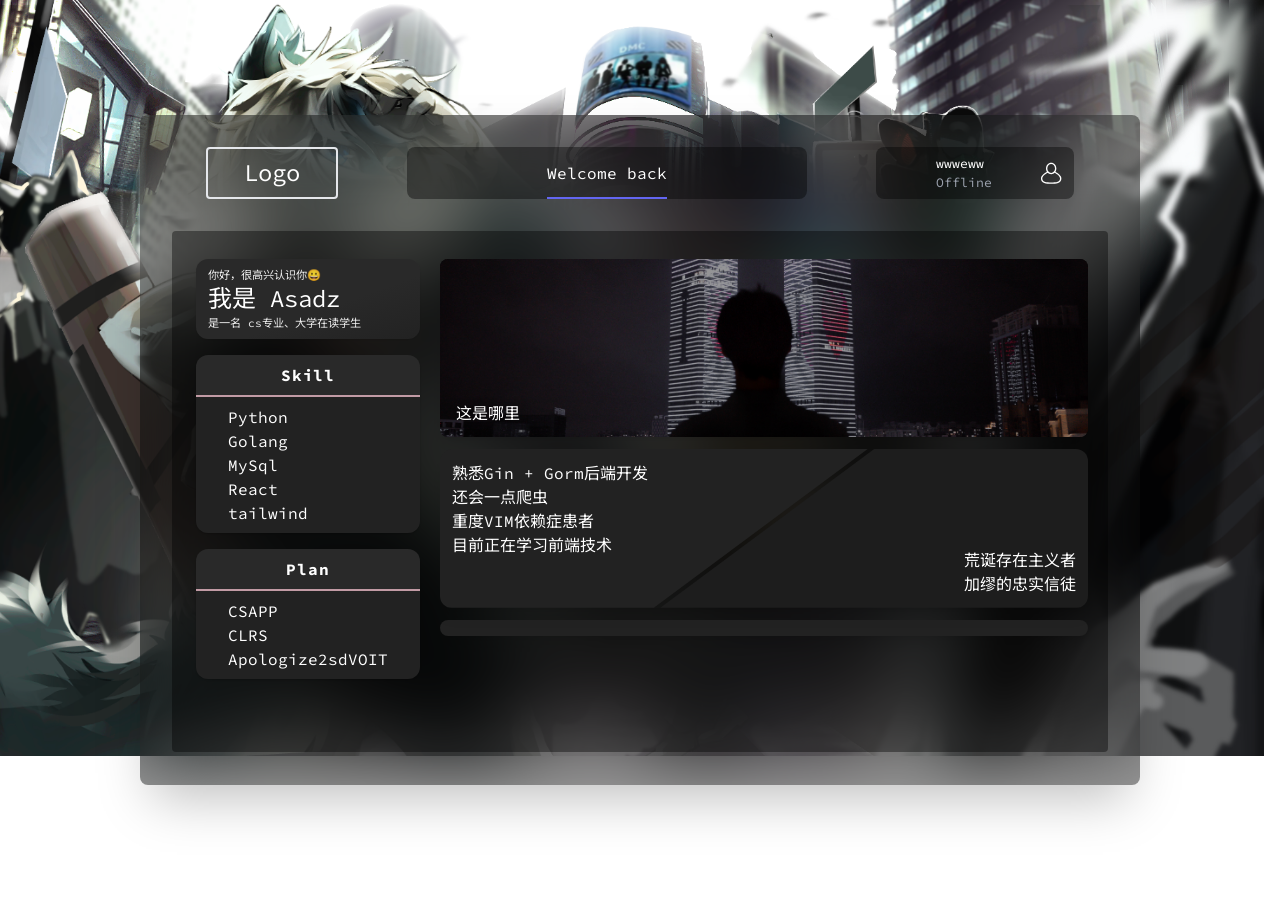
==== commit c58c506e: "对不起端子!!!" ====
--- a/index.html
+++ b/index.html
@@ -1 +1 @@
-<!doctype html><html lang="en"><head><meta charset="utf-8"/><link rel="icon" href="./favicon.ico"/><meta name="viewport" content="width=device-width,initial-scale=1"/><meta name="theme-color" content="#000000"/><meta name="description" content="Web site created using create-react-app"/><link rel="apple-touch-icon" href="./logo192.png"/><link rel="manifest" href="./manifest.json"/><title>React App</title><script defer="defer" src="./static/js/main.d1c3f4db.js"></script><link href="./static/css/main.59b4f655.css" rel="stylesheet"></head><body><noscript>You need to enable JavaScript to run this app.</noscript><div id="root"></div></body></html>+<!doctype html><html lang="en"><head><meta charset="utf-8"/><link rel="icon" href="./favicon.ico"/><meta name="viewport" content="width=device-width,initial-scale=1"/><meta name="theme-color" content="#000000"/><meta name="description" content="Web site created using create-react-app"/><link rel="apple-touch-icon" href="./logo192.png"/><link rel="manifest" href="./manifest.json"/><title>React App</title><script defer="defer" src="./static/js/main.2e9a2d53.js"></script><link href="./static/css/main.d23e117a.css" rel="stylesheet"></head><body><noscript>You need to enable JavaScript to run this app.</noscript><div id="root"></div></body></html>
--- a/static/css/main.d23e117a.css
+++ b/static/css/main.d23e117a.css
@@ -0,0 +1,5 @@
+@import url(https://fonts.googleapis.com/css2?family=Honk&display=swap);@import url(https://fonts.googleapis.com/css2?family=Honk&family=Source+Code+Pro:ital,wght@0,200..900;1,200..900&display=swap);@import url(https://fonts.googleapis.com/css2?family=Noto+Sans+SC:wght@100..900&display=swap);
+/*
+! tailwindcss v3.4.1 | MIT License | https://tailwindcss.com
+*/*,:after,:before{border:0 solid #e5e7eb;box-sizing:border-box}:after,:before{--tw-content:""}:host,html{-webkit-text-size-adjust:100%;font-feature-settings:normal;-webkit-tap-highlight-color:transparent;font-family:ui-sans-serif,system-ui,sans-serif,Apple Color Emoji,Segoe UI Emoji,Segoe UI Symbol,Noto Color Emoji;font-variation-settings:normal;line-height:1.5;tab-size:4}body{line-height:inherit;margin:0}hr{border-top-width:1px;color:inherit;height:0}abbr:where([title]){-webkit-text-decoration:underline dotted;text-decoration:underline dotted}h1,h2,h3,h4,h5,h6{font-size:inherit;font-weight:inherit}a{color:inherit;text-decoration:inherit}b,strong{font-weight:bolder}code,kbd,pre,samp{font-feature-settings:normal;font-family:ui-monospace,SFMono-Regular,Menlo,Monaco,Consolas,Liberation Mono,Courier New,monospace;font-size:1em;font-variation-settings:normal}small{font-size:80%}sub,sup{font-size:75%;line-height:0;position:relative;vertical-align:initial}sub{bottom:-.25em}sup{top:-.5em}table{border-collapse:collapse;border-color:inherit;text-indent:0}button,input,optgroup,select,textarea{font-feature-settings:inherit;color:inherit;font-family:inherit;font-size:100%;font-variation-settings:inherit;font-weight:inherit;line-height:inherit;margin:0;padding:0}button,select{text-transform:none}[type=button],[type=reset],[type=submit],button{-webkit-appearance:button;background-color:initial;background-image:none}:-moz-focusring{outline:auto}:-moz-ui-invalid{box-shadow:none}progress{vertical-align:initial}::-webkit-inner-spin-button,::-webkit-outer-spin-button{height:auto}[type=search]{-webkit-appearance:textfield;outline-offset:-2px}::-webkit-search-decoration{-webkit-appearance:none}::-webkit-file-upload-button{-webkit-appearance:button;font:inherit}summary{display:list-item}blockquote,dd,dl,figure,h1,h2,h3,h4,h5,h6,hr,p,pre{margin:0}fieldset{margin:0}fieldset,legend{padding:0}menu,ol,ul{list-style:none;margin:0;padding:0}dialog{padding:0}textarea{resize:vertical}input::placeholder,textarea::placeholder{color:#9ca3af;opacity:1}[role=button],button{cursor:pointer}:disabled{cursor:default}audio,canvas,embed,iframe,img,object,svg,video{display:block;vertical-align:middle}img,video{height:auto;max-width:100%}[hidden]{display:none}*,:after,:before{--tw-border-spacing-x:0;--tw-border-spacing-y:0;--tw-translate-x:0;--tw-translate-y:0;--tw-rotate:0;--tw-skew-x:0;--tw-skew-y:0;--tw-scale-x:1;--tw-scale-y:1;--tw-pan-x: ;--tw-pan-y: ;--tw-pinch-zoom: ;--tw-scroll-snap-strictness:proximity;--tw-gradient-from-position: ;--tw-gradient-via-position: ;--tw-gradient-to-position: ;--tw-ordinal: ;--tw-slashed-zero: ;--tw-numeric-figure: ;--tw-numeric-spacing: ;--tw-numeric-fraction: ;--tw-ring-inset: ;--tw-ring-offset-width:0px;--tw-ring-offset-color:#fff;--tw-ring-color:#3b82f680;--tw-ring-offset-shadow:0 0 #0000;--tw-ring-shadow:0 0 #0000;--tw-shadow:0 0 #0000;--tw-shadow-colored:0 0 #0000;--tw-blur: ;--tw-brightness: ;--tw-contrast: ;--tw-grayscale: ;--tw-hue-rotate: ;--tw-invert: ;--tw-saturate: ;--tw-sepia: ;--tw-drop-shadow: ;--tw-backdrop-blur: ;--tw-backdrop-brightness: ;--tw-backdrop-contrast: ;--tw-backdrop-grayscale: ;--tw-backdrop-hue-rotate: ;--tw-backdrop-invert: ;--tw-backdrop-opacity: ;--tw-backdrop-saturate: ;--tw-backdrop-sepia: }::backdrop{--tw-border-spacing-x:0;--tw-border-spacing-y:0;--tw-translate-x:0;--tw-translate-y:0;--tw-rotate:0;--tw-skew-x:0;--tw-skew-y:0;--tw-scale-x:1;--tw-scale-y:1;--tw-pan-x: ;--tw-pan-y: ;--tw-pinch-zoom: ;--tw-scroll-snap-strictness:proximity;--tw-gradient-from-position: ;--tw-gradient-via-position: ;--tw-gradient-to-position: ;--tw-ordinal: ;--tw-slashed-zero: ;--tw-numeric-figure: ;--tw-numeric-spacing: ;--tw-numeric-fraction: ;--tw-ring-inset: ;--tw-ring-offset-width:0px;--tw-ring-offset-color:#fff;--tw-ring-color:#3b82f680;--tw-ring-offset-shadow:0 0 #0000;--tw-ring-shadow:0 0 #0000;--tw-shadow:0 0 #0000;--tw-shadow-colored:0 0 #0000;--tw-blur: ;--tw-brightness: ;--tw-contrast: ;--tw-grayscale: ;--tw-hue-rotate: ;--tw-invert: ;--tw-saturate: ;--tw-sepia: ;--tw-drop-shadow: ;--tw-backdrop-blur: ;--tw-backdrop-brightness: ;--tw-backdrop-contrast: ;--tw-backdrop-grayscale: ;--tw-backdrop-hue-rotate: ;--tw-backdrop-invert: ;--tw-backdrop-opacity: ;--tw-backdrop-saturate: ;--tw-backdrop-sepia: }.fixed{position:fixed}.absolute{position:absolute}.relative{position:relative}.bottom-0{bottom:0}.bottom-1{bottom:.25rem}.left-0{left:0}.right-0{right:0}.right-1{right:.25rem}.right-3{right:.75rem}.top-0{top:0}.z-0{z-index:0}.z-10{z-index:10}.z-50{z-index:50}.float-end{float:inline-end}.m-0{margin:0}.m-2{margin:.5rem}.mx-2{margin-left:.5rem;margin-right:.5rem}.mx-3{margin-left:.75rem;margin-right:.75rem}.my-1{margin-bottom:.25rem;margin-top:.25rem}.my-3{margin-bottom:.75rem;margin-top:.75rem}.my-4{margin-bottom:1rem;margin-top:1rem}.my-auto{margin-bottom:auto;margin-top:auto}.mb-1{margin-bottom:.25rem}.mb-8{margin-bottom:2rem}.ml-2{margin-left:.5rem}.ml-8{margin-left:2rem}.mr-2{margin-right:.5rem}.mr-3{margin-right:.75rem}.mr-4{margin-right:1rem}.mt-2{margin-top:.5rem}.block{display:block}.flex{display:flex}.hidden{display:none}.size-3{height:.75rem;width:.75rem}.size-5{height:1.25rem;width:1.25rem}.size-6{height:1.5rem;width:1.5rem}.size-7{height:1.75rem;width:1.75rem}.size-9{height:2.25rem;width:2.25rem}.h-16{height:4rem}.h-24{height:6rem}.h-72{height:18rem}.h-8{height:2rem}.h-\[100\%\]{height:100%}.h-\[2rem\]{height:2rem}.h-\[3\.2em\]{height:3.2em}.h-\[33\%\]{height:33%}.h-\[4em\]{height:4em}.h-\[670px\]{height:670px}.h-\[98\%\]{height:98%}.h-full{height:100%}.h-screen{height:100vh}.max-h-\[37\%\]{max-height:37%}.max-h-\[40px\]{max-height:40px}.max-h-\[90\%\]{max-height:90%}.max-h-full{max-height:100%}.min-h-\[670px\]{min-height:670px}.min-h-\[86\%\]{min-height:86%}.min-h-full{min-height:100%}.w-2\/3{width:66.666667%}.w-2\/5{width:40%}.w-3{width:.75rem}.w-40{width:10rem}.w-44{width:11rem}.w-60{width:15rem}.w-\[100\%\]{width:100%}.w-\[1000px\]{width:1000px}.w-\[48px\]{width:48px}.w-\[66\%\]{width:66%}.w-\[98\%\]{width:98%}.w-auto{width:auto}.w-full{width:100%}.w-screen{width:100vw}.min-w-\[1000px\]{min-width:1000px}.min-w-\[400px\]{min-width:400px}.min-w-full{min-width:100%}.max-w-\[30px\]{max-width:30px}.flex-1{flex:1 1}.shrink-0{flex-shrink:0}.basis-1\/2{flex-basis:50%}.basis-1\/4{flex-basis:25%}.-translate-y-1{--tw-translate-y:-0.25rem}.-translate-y-1,.-translate-y-16{transform:translate(var(--tw-translate-x),var(--tw-translate-y)) rotate(var(--tw-rotate)) skewX(var(--tw-skew-x)) skewY(var(--tw-skew-y)) scaleX(var(--tw-scale-x)) scaleY(var(--tw-scale-y))}.-translate-y-16{--tw-translate-y:-4rem}.-translate-y-2{--tw-translate-y:-0.5rem}.-translate-y-2,.-translate-y-\[2px\]{transform:translate(var(--tw-translate-x),var(--tw-translate-y)) rotate(var(--tw-rotate)) skewX(var(--tw-skew-x)) skewY(var(--tw-skew-y)) scaleX(var(--tw-scale-x)) scaleY(var(--tw-scale-y))}.-translate-y-\[2px\]{--tw-translate-y:-2px}.-rotate-90{--tw-rotate:-90deg;transform:translate(var(--tw-translate-x),var(--tw-translate-y)) rotate(var(--tw-rotate)) skewX(var(--tw-skew-x)) skewY(var(--tw-skew-y)) scaleX(var(--tw-scale-x)) scaleY(var(--tw-scale-y))}.flex-row-reverse{flex-direction:row-reverse}.flex-col{flex-direction:column}.flex-col-reverse{flex-direction:column-reverse}.flex-nowrap{flex-wrap:nowrap}.items-center{align-items:center}.justify-center{justify-content:center}.justify-around{justify-content:space-around}.divide-y>:not([hidden])~:not([hidden]){--tw-divide-y-reverse:0;border-bottom-width:calc(1px*var(--tw-divide-y-reverse));border-top-width:calc(1px*(1 - var(--tw-divide-y-reverse)))}.divide-y-2>:not([hidden])~:not([hidden]){--tw-divide-y-reverse:0;border-bottom-width:calc(2px*var(--tw-divide-y-reverse));border-top-width:calc(2px*(1 - var(--tw-divide-y-reverse)))}.divide-\[\#c29ba5\]>:not([hidden])~:not([hidden]){--tw-divide-opacity:1;border-color:rgb(194 155 165/var(--tw-divide-opacity))}.divide-slate-500>:not([hidden])~:not([hidden]){--tw-divide-opacity:1;border-color:rgb(100 116 139/var(--tw-divide-opacity))}.divide-white\/10>:not([hidden])~:not([hidden]){border-color:#ffffff1a}.overflow-x-hidden{overflow-x:hidden}.overflow-y-hidden{overflow-y:hidden}.overflow-y-scroll{overflow-y:scroll}.rounded{border-radius:.25rem}.rounded-2xl{border-radius:1rem}.rounded-full{border-radius:9999px}.rounded-lg{border-radius:.5rem}.rounded-xl{border-radius:.75rem}.rounded-b-xl{border-bottom-left-radius:.75rem;border-bottom-right-radius:.75rem}.rounded-l{border-bottom-left-radius:.25rem;border-top-left-radius:.25rem}.rounded-l-lg{border-bottom-left-radius:.5rem;border-top-left-radius:.5rem}.rounded-l-xl{border-bottom-left-radius:.75rem;border-top-left-radius:.75rem}.rounded-r{border-bottom-right-radius:.25rem;border-top-right-radius:.25rem}.rounded-r-xl{border-bottom-right-radius:.75rem}.rounded-r-xl,.rounded-t-xl{border-top-right-radius:.75rem}.rounded-t-xl{border-top-left-radius:.75rem}.border-2{border-width:2px}.border-b-2{border-bottom-width:2px}.border-r{border-right-width:1px}.border-gray-500\/45{border-color:#6b728073}.border-indigo-500{--tw-border-opacity:1;border-color:rgb(99 102 241/var(--tw-border-opacity))}.border-sky-300\/50{border-color:#7dd3fc80}.border-white{--tw-border-opacity:1;border-color:rgb(255 255 255/var(--tw-border-opacity))}.bg-\[\#111111\]{--tw-bg-opacity:1;background-color:rgb(17 17 17/var(--tw-bg-opacity))}.bg-\[\#1b1b1b\]{--tw-bg-opacity:1;background-color:rgb(27 27 27/var(--tw-bg-opacity))}.bg-\[\#1d1d1d\]{--tw-bg-opacity:1;background-color:rgb(29 29 29/var(--tw-bg-opacity))}.bg-\[\#222222\]{--tw-bg-opacity:1;background-color:rgb(34 34 34/var(--tw-bg-opacity))}.bg-\[\#262626\]{--tw-bg-opacity:1;background-color:rgb(38 38 38/var(--tw-bg-opacity))}.bg-\[\#282828\]{--tw-bg-opacity:1;background-color:rgb(40 40 40/var(--tw-bg-opacity))}.bg-\[\#282828\]\/80{background-color:#282828cc}.bg-\[\#292929\]{--tw-bg-opacity:1;background-color:rgb(41 41 41/var(--tw-bg-opacity))}.bg-black{--tw-bg-opacity:1;background-color:rgb(0 0 0/var(--tw-bg-opacity))}.bg-black\/20{background-color:#0003}.bg-black\/40{background-color:#0006}.bg-black\/80{background-color:#000c}.bg-gray-400\/10{background-color:#9ca3af1a}.bg-gray-50\/10{background-color:#f9fafb1a}.bg-indigo-500{--tw-bg-opacity:1;background-color:rgb(99 102 241/var(--tw-bg-opacity))}.bg-sky-200\/20{background-color:#bae6fd33}.bg-transparent{background-color:initial}.bg-\[url\(https\:\/\/avatars\.githubusercontent\.com\/u\/39620657\?v\=4\)\]{background-image:url(https://avatars.githubusercontent.com/u/39620657?v=4)}.bg-gradient-to-br{background-image:linear-gradient(to bottom right,var(--tw-gradient-stops))}.bg-gradient-to-r{background-image:linear-gradient(to right,var(--tw-gradient-stops))}.from-\[\#292929\]{--tw-gradient-from:#292929 var(--tw-gradient-from-position);--tw-gradient-to:#29292900 var(--tw-gradient-to-position);--tw-gradient-stops:var(--tw-gradient-from),var(--tw-gradient-to)}.from-gray-400{--tw-gradient-from:#9ca3af var(--tw-gradient-from-position);--tw-gradient-to:#9ca3af00 var(--tw-gradient-to-position);--tw-gradient-stops:var(--tw-gradient-from),var(--tw-gradient-to)}.from-white{--tw-gradient-from:#fff var(--tw-gradient-from-position);--tw-gradient-to:#fff0 var(--tw-gradient-to-position);--tw-gradient-stops:var(--tw-gradient-from),var(--tw-gradient-to)}.from-10\%{--tw-gradient-from-position:10%}.from-60\%{--tw-gradient-from-position:60%}.to-\[\#222222\]{--tw-gradient-to:#222 var(--tw-gradient-to-position)}.to-gray-950{--tw-gradient-to:#030712 var(--tw-gradient-to-position)}.to-transparent{--tw-gradient-to:#0000 var(--tw-gradient-to-position)}.bg-cover{background-size:cover}.bg-clip-padding{background-clip:padding-box}.bg-clip-text{-webkit-background-clip:text;background-clip:text}.fill-white{fill:#fff}.p-0{padding:0}.p-1{padding:.25rem}.p-1\.5{padding:.375rem}.p-2{padding:.5rem}.p-3{padding:.75rem}.p-8{padding:2rem}.p-\[\.6px\]{padding:.6px}.px-1{padding-left:.25rem;padding-right:.25rem}.px-2{padding-left:.5rem;padding-right:.5rem}.px-32{padding-left:8rem;padding-right:8rem}.px-4{padding-left:1rem;padding-right:1rem}.px-8{padding-left:2rem;padding-right:2rem}.px-9{padding-left:2.25rem;padding-right:2.25rem}.py-1{padding-bottom:.25rem;padding-top:.25rem}.py-10{padding-bottom:2.5rem;padding-top:2.5rem}.py-2{padding-bottom:.5rem;padding-top:.5rem}.py-3{padding-bottom:.75rem;padding-top:.75rem}.py-4{padding-bottom:1rem;padding-top:1rem}.pb-3{padding-bottom:.75rem}.pl-3{padding-left:.75rem}.pl-5{padding-left:1.25rem}.pl-\[1px\]{padding-left:1px}.pr-10{padding-right:2.5rem}.pt-4{padding-top:1rem}.pt-\[3\.2em\]{padding-top:3.2em}.text-center{text-align:center}.text-justify{text-align:justify}.indent-8{text-indent:2rem}.align-top{vertical-align:top}.font-sourceCode{font-family:Source Code Pro,Noto Sans SC}.text-2xl{font-size:1.5rem;line-height:2rem}.text-\[\.4em\]{font-size:.4em}.text-\[\.5em\]{font-size:.5em}.text-\[\.7rem\]{font-size:.7rem}.text-\[\.9em\]{font-size:.9em}.text-\[13px\]{font-size:13px}.text-sm{font-size:.875rem;line-height:1.25rem}.font-bold{font-weight:700}.font-light{font-weight:300}.font-normal{font-weight:400}.font-thin{font-weight:100}.leading-4{line-height:1rem}.leading-6{line-height:1.5rem}.tracking-wider{letter-spacing:.05em}.text-\[\#b5b5b5\]{--tw-text-opacity:1;color:rgb(181 181 181/var(--tw-text-opacity))}.text-gray-400{--tw-text-opacity:1;color:rgb(156 163 175/var(--tw-text-opacity))}.text-transparent{color:#0000}.text-white{--tw-text-opacity:1;color:rgb(255 255 255/var(--tw-text-opacity))}.opacity-90{opacity:.9}.mix-blend-lighten{mix-blend-mode:lighten}.shadow{--tw-shadow:0 1px 3px 0 #0000001a,0 1px 2px -1px #0000001a;--tw-shadow-colored:0 1px 3px 0 var(--tw-shadow-color),0 1px 2px -1px var(--tw-shadow-color)}.shadow,.shadow-2xl{box-shadow:0 0 #0000,0 0 #0000,var(--tw-shadow);box-shadow:var(--tw-ring-offset-shadow,0 0 #0000),var(--tw-ring-shadow,0 0 #0000),var(--tw-shadow)}.shadow-2xl{--tw-shadow:0 25px 50px -12px #00000040;--tw-shadow-colored:0 25px 50px -12px var(--tw-shadow-color)}.shadow-lg{--tw-shadow:0 10px 15px -3px #0000001a,0 4px 6px -4px #0000001a;--tw-shadow-colored:0 10px 15px -3px var(--tw-shadow-color),0 4px 6px -4px var(--tw-shadow-color)}.shadow-lg,.shadow-xl{box-shadow:0 0 #0000,0 0 #0000,var(--tw-shadow);box-shadow:var(--tw-ring-offset-shadow,0 0 #0000),var(--tw-ring-shadow,0 0 #0000),var(--tw-shadow)}.shadow-xl{--tw-shadow:0 20px 25px -5px #0000001a,0 8px 10px -6px #0000001a;--tw-shadow-colored:0 20px 25px -5px var(--tw-shadow-color),0 8px 10px -6px var(--tw-shadow-color)}.shadow-gray-600{--tw-shadow-color:#4b5563;--tw-shadow:var(--tw-shadow-colored)}.shadow-gray-900{--tw-shadow-color:#111827;--tw-shadow:var(--tw-shadow-colored)}.backdrop-blur-2xl{--tw-backdrop-blur:blur(40px)}.backdrop-blur-2xl,.backdrop-blur-\[0\]{-webkit-backdrop-filter:var(--tw-backdrop-blur) var(--tw-backdrop-brightness) var(--tw-backdrop-contrast) var(--tw-backdrop-grayscale) var(--tw-backdrop-hue-rotate) var(--tw-backdrop-invert) var(--tw-backdrop-opacity) var(--tw-backdrop-saturate) var(--tw-backdrop-sepia);backdrop-filter:var(--tw-backdrop-blur) var(--tw-backdrop-brightness) var(--tw-backdrop-contrast) var(--tw-backdrop-grayscale) var(--tw-backdrop-hue-rotate) var(--tw-backdrop-invert) var(--tw-backdrop-opacity) var(--tw-backdrop-saturate) var(--tw-backdrop-sepia)}.backdrop-blur-\[0\]{--tw-backdrop-blur:blur(0)}.transition{transition-duration:.15s;transition-property:color,background-color,border-color,text-decoration-color,fill,stroke,opacity,box-shadow,transform,filter,-webkit-backdrop-filter;transition-property:color,background-color,border-color,text-decoration-color,fill,stroke,opacity,box-shadow,transform,filter,backdrop-filter;transition-property:color,background-color,border-color,text-decoration-color,fill,stroke,opacity,box-shadow,transform,filter,backdrop-filter,-webkit-backdrop-filter;transition-timing-function:cubic-bezier(.4,0,.2,1)}.transition-all{transition-duration:.15s;transition-property:all;transition-timing-function:cubic-bezier(.4,0,.2,1)}.delay-100{transition-delay:.1s}.duration-300{transition-duration:.3s}.duration-500{transition-duration:.5s}.duration-700{transition-duration:.7s}.ease-in-out{transition-timing-function:cubic-bezier(.4,0,.2,1)}.ease-linear{transition-timing-function:linear}.hover\:scale-105:hover{--tw-scale-x:1.05;--tw-scale-y:1.05;transform:translate(var(--tw-translate-x),var(--tw-translate-y)) rotate(var(--tw-rotate)) skewX(var(--tw-skew-x)) skewY(var(--tw-skew-y)) scaleX(var(--tw-scale-x)) scaleY(var(--tw-scale-y))}.hover\:rounded-xl:hover{border-radius:.75rem}.hover\:border-b-4:hover{border-bottom-width:4px}.hover\:border-green-400:hover{--tw-border-opacity:1;border-color:rgb(74 222 128/var(--tw-border-opacity))}.hover\:bg-\[\#393939\]:hover{--tw-bg-opacity:1;background-color:rgb(57 57 57/var(--tw-bg-opacity))}.hover\:bg-gray-50\/15:hover{background-color:#f9fafb26}.hover\:to-\[\#292929\]:hover{--tw-gradient-to:#292929 var(--tw-gradient-to-position)}.hover\:font-bold:hover{font-weight:700}.hover\:text-indigo-500:hover{--tw-text-opacity:1;color:rgb(99 102 241/var(--tw-text-opacity))}.hover\:shadow-orange-50:hover{--tw-shadow-color:#fff7ed;--tw-shadow:var(--tw-shadow-colored)}.focus\:outline-none:focus{outline:2px solid #0000;outline-offset:2px}.active\:bg-gray-100\/10:active{background-color:#f3f4f61a}.active\:text-indigo-600:active{--tw-text-opacity:1;color:rgb(79 70 229/var(--tw-text-opacity))}.group:hover .group-hover\:w-\[100\%\]{width:100%}.group:hover .group-hover\:rounded-l-xl{border-bottom-left-radius:.75rem;border-top-left-radius:.75rem}.group:hover .group-hover\:to-white{--tw-gradient-to:#fff var(--tw-gradient-to-position)}.nav::-webkit-scrollbar{width:2px}.nav::-webkit-scrollbar-thumb{background-color:#4677ff;border-radius:28px}.selected{border-image:linear-gradient(-225deg,#d4ffec,#57f2cc 48%,#4596fb) 2}.navSelectedt{background-image:linear-gradient(-45deg,#ffc796,#ff6b95)}.navSelected{border-image:linear-gradient(0deg,#f5b0bb 0,#a5c6ff 99%,#acf) 2}.trapezoid-left,.trapezoid-right{height:100%;position:absolute;width:66%}.trapezoid-left{-webkit-clip-path:polygon(0 0,100% 0,50% 100%,0 100%);clip-path:polygon(0 0,100% 0,50% 100%,0 100%);left:0}.trapezoid-right{-webkit-clip-path:polygon(50% 0,100% 0,100% 100%,0 100%);clip-path:polygon(50% 0,100% 0,100% 100%,0 100%);right:0}
+/*# sourceMappingURL=main.d23e117a.css.map*/
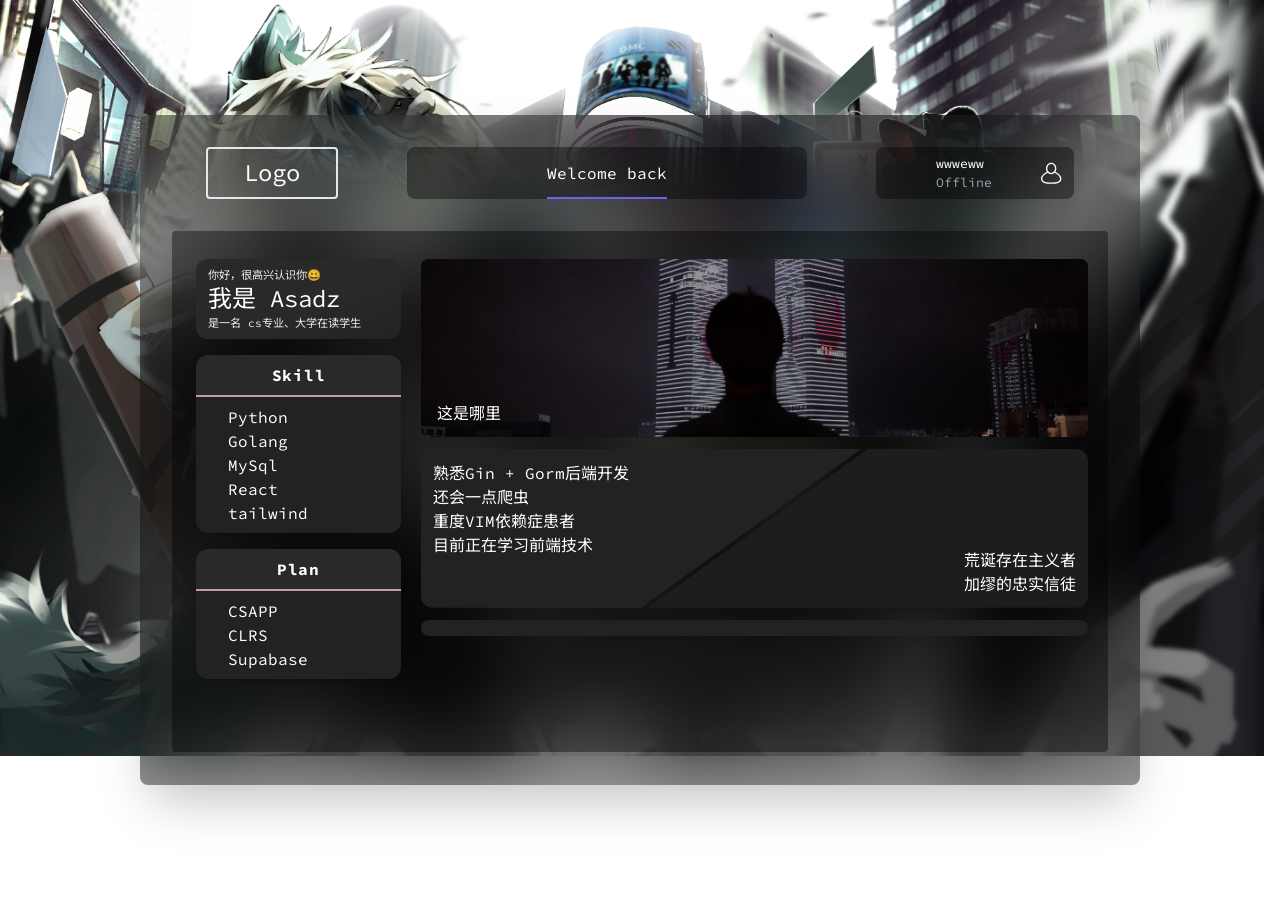
==== commit b8a5508e: "fix: some" ====
--- a/index.html
+++ b/index.html
@@ -1 +1 @@
-<!doctype html><html lang="en"><head><meta charset="utf-8"/><link rel="icon" href="./favicon.ico"/><meta name="viewport" content="width=device-width,initial-scale=1"/><meta name="theme-color" content="#000000"/><meta name="description" content="Web site created using create-react-app"/><link rel="apple-touch-icon" href="./logo192.png"/><link rel="manifest" href="./manifest.json"/><title>React App</title><script defer="defer" src="./static/js/main.2e9a2d53.js"></script><link href="./static/css/main.d23e117a.css" rel="stylesheet"></head><body><noscript>You need to enable JavaScript to run this app.</noscript><div id="root"></div></body></html>+<!doctype html><html lang="en"><head><meta charset="utf-8"/><link rel="icon" href="./favicon.ico"/><meta name="viewport" content="width=device-width,initial-scale=1"/><meta name="theme-color" content="#000000"/><meta name="description" content="Web site created using create-react-app"/><link rel="apple-touch-icon" href="./logo192.png"/><link rel="manifest" href="./manifest.json"/><title>React App</title><script defer="defer" src="./static/js/main.815dc9fb.js"></script><link href="./static/css/main.d23e117a.css" rel="stylesheet"></head><body><noscript>You need to enable JavaScript to run this app.</noscript><div id="root"></div></body></html>
